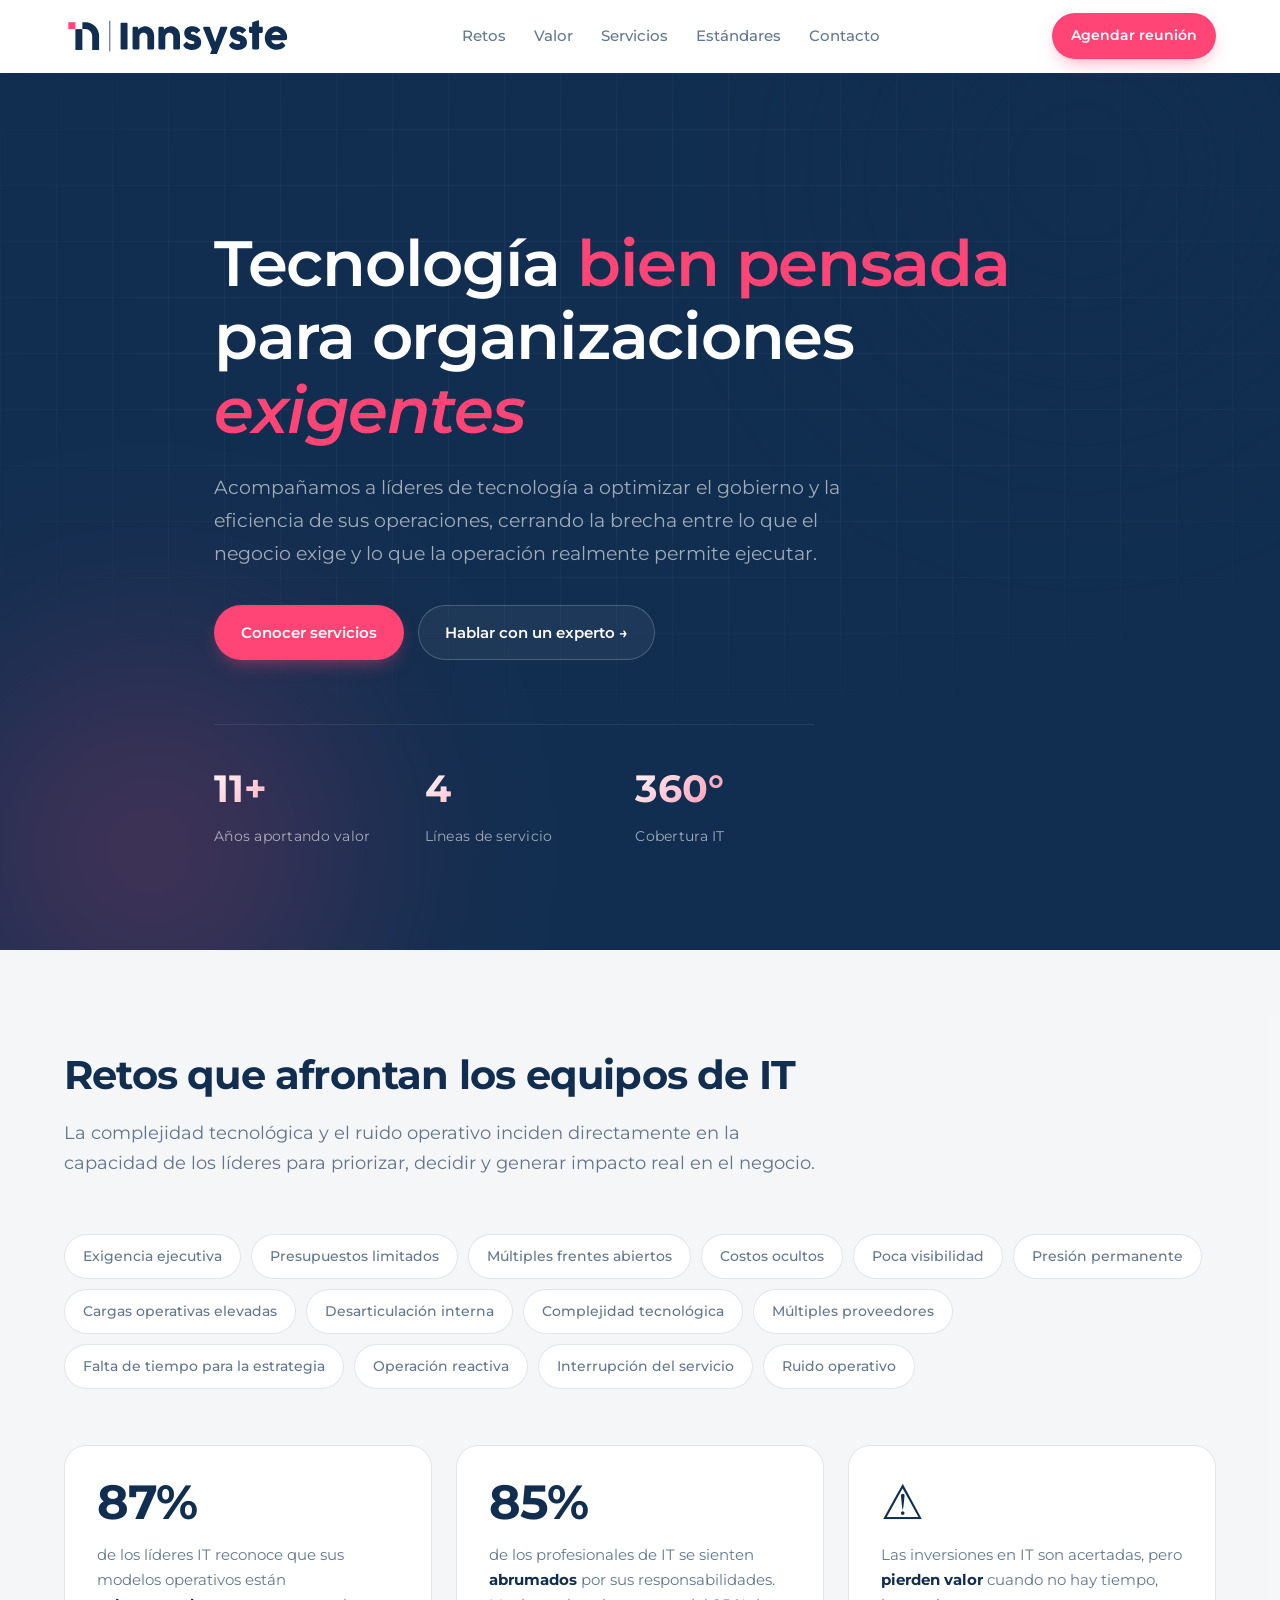
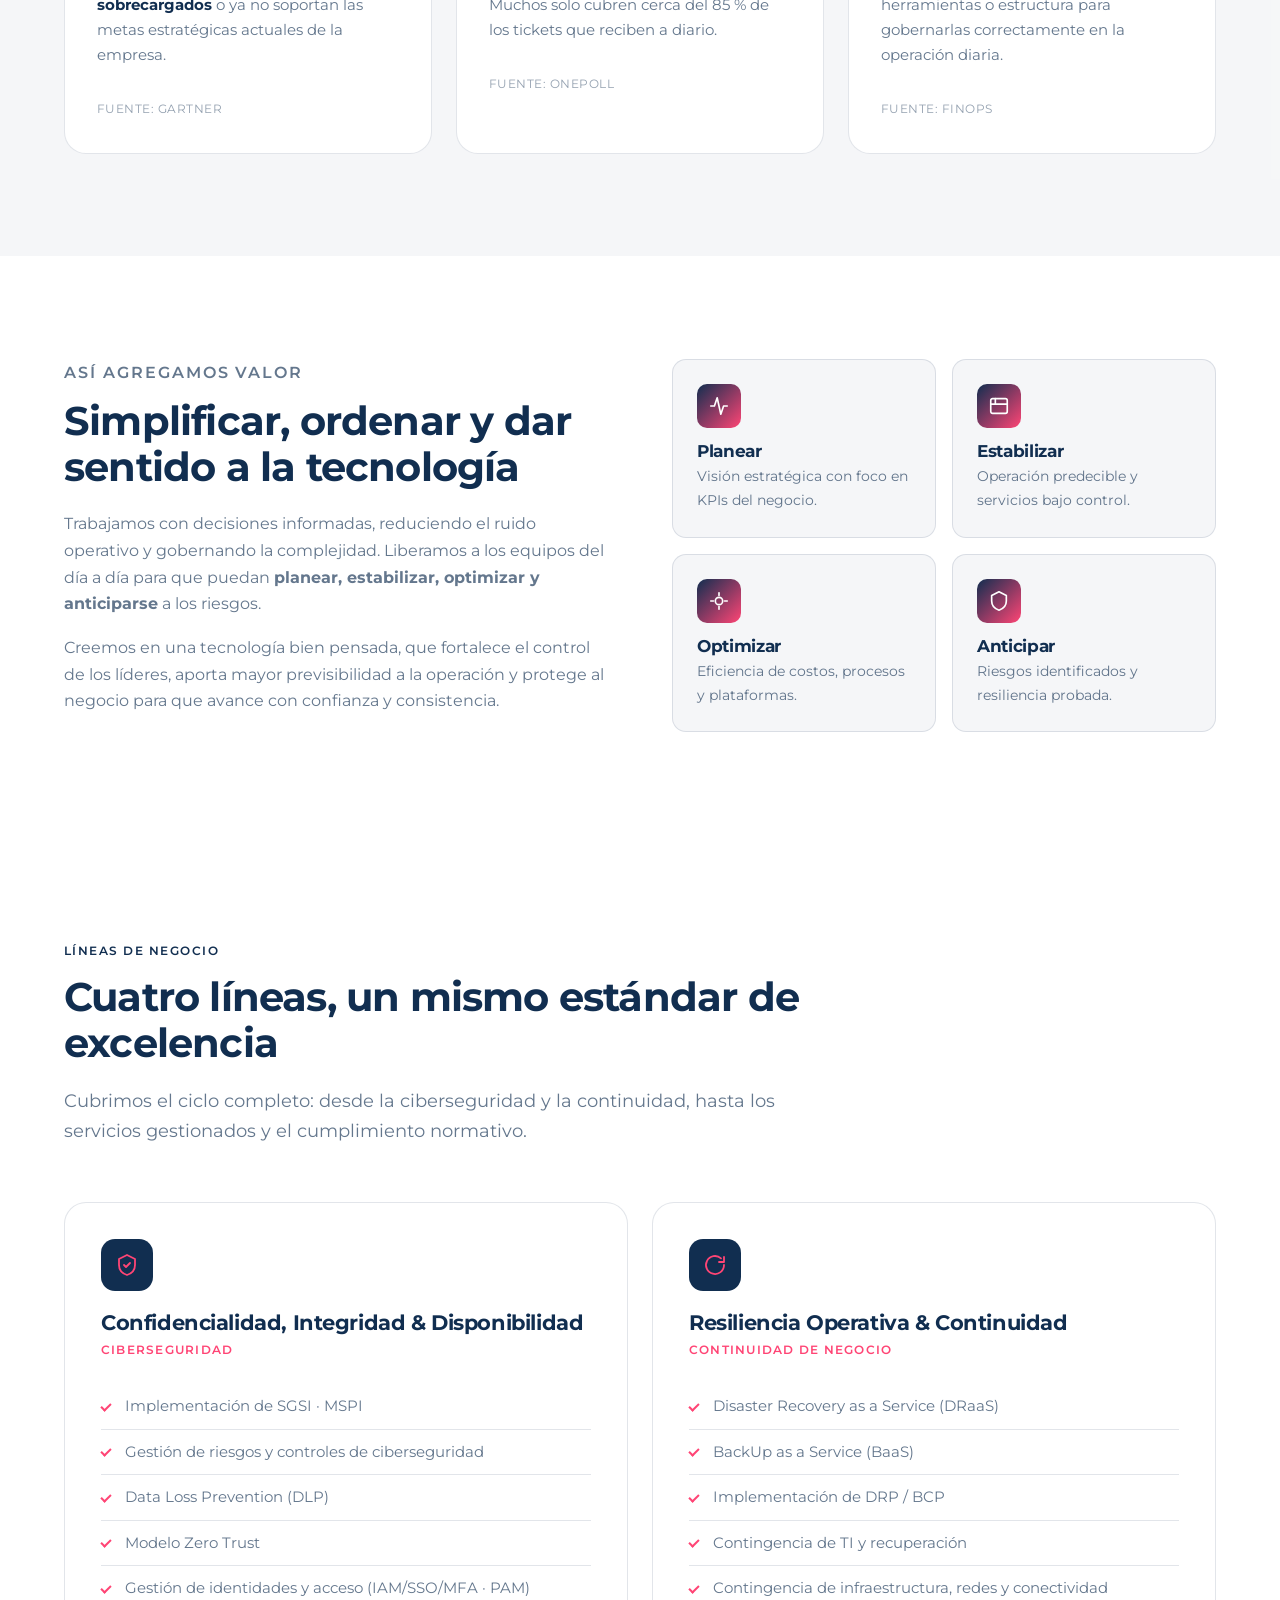
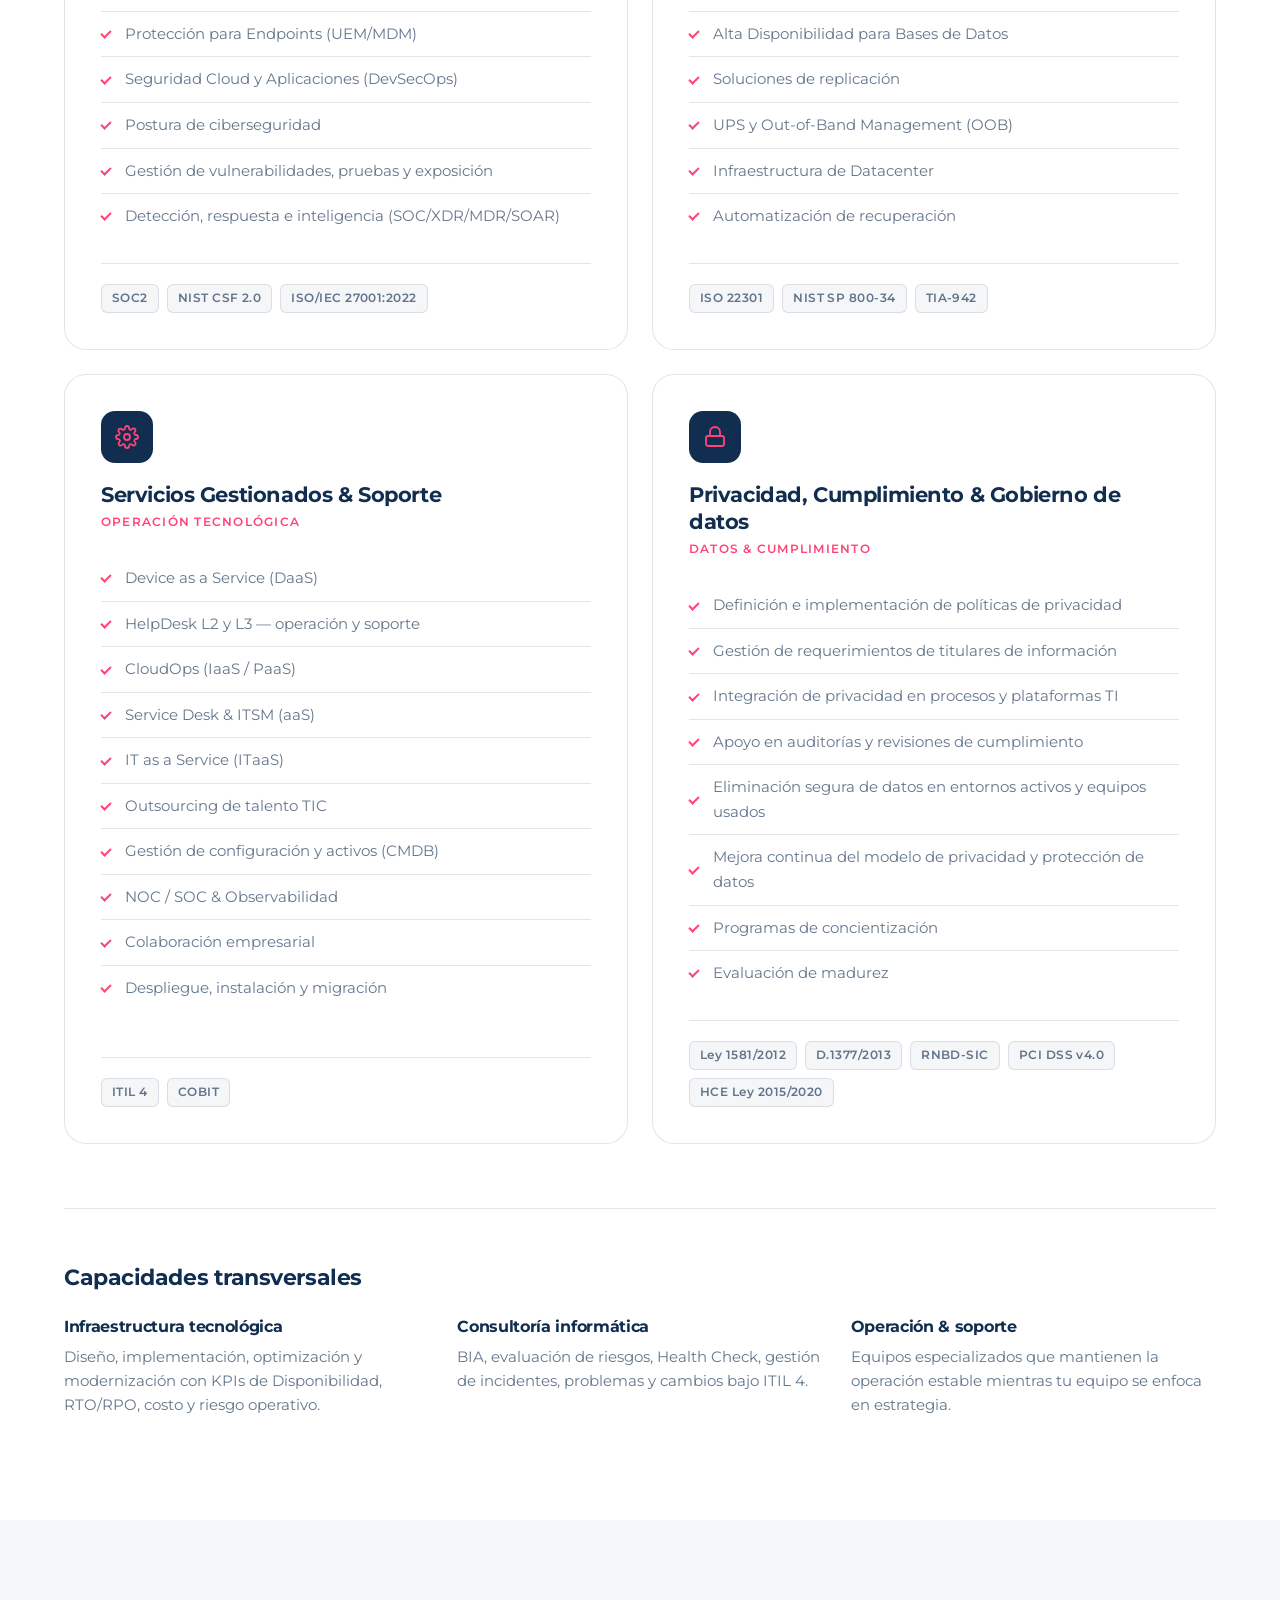
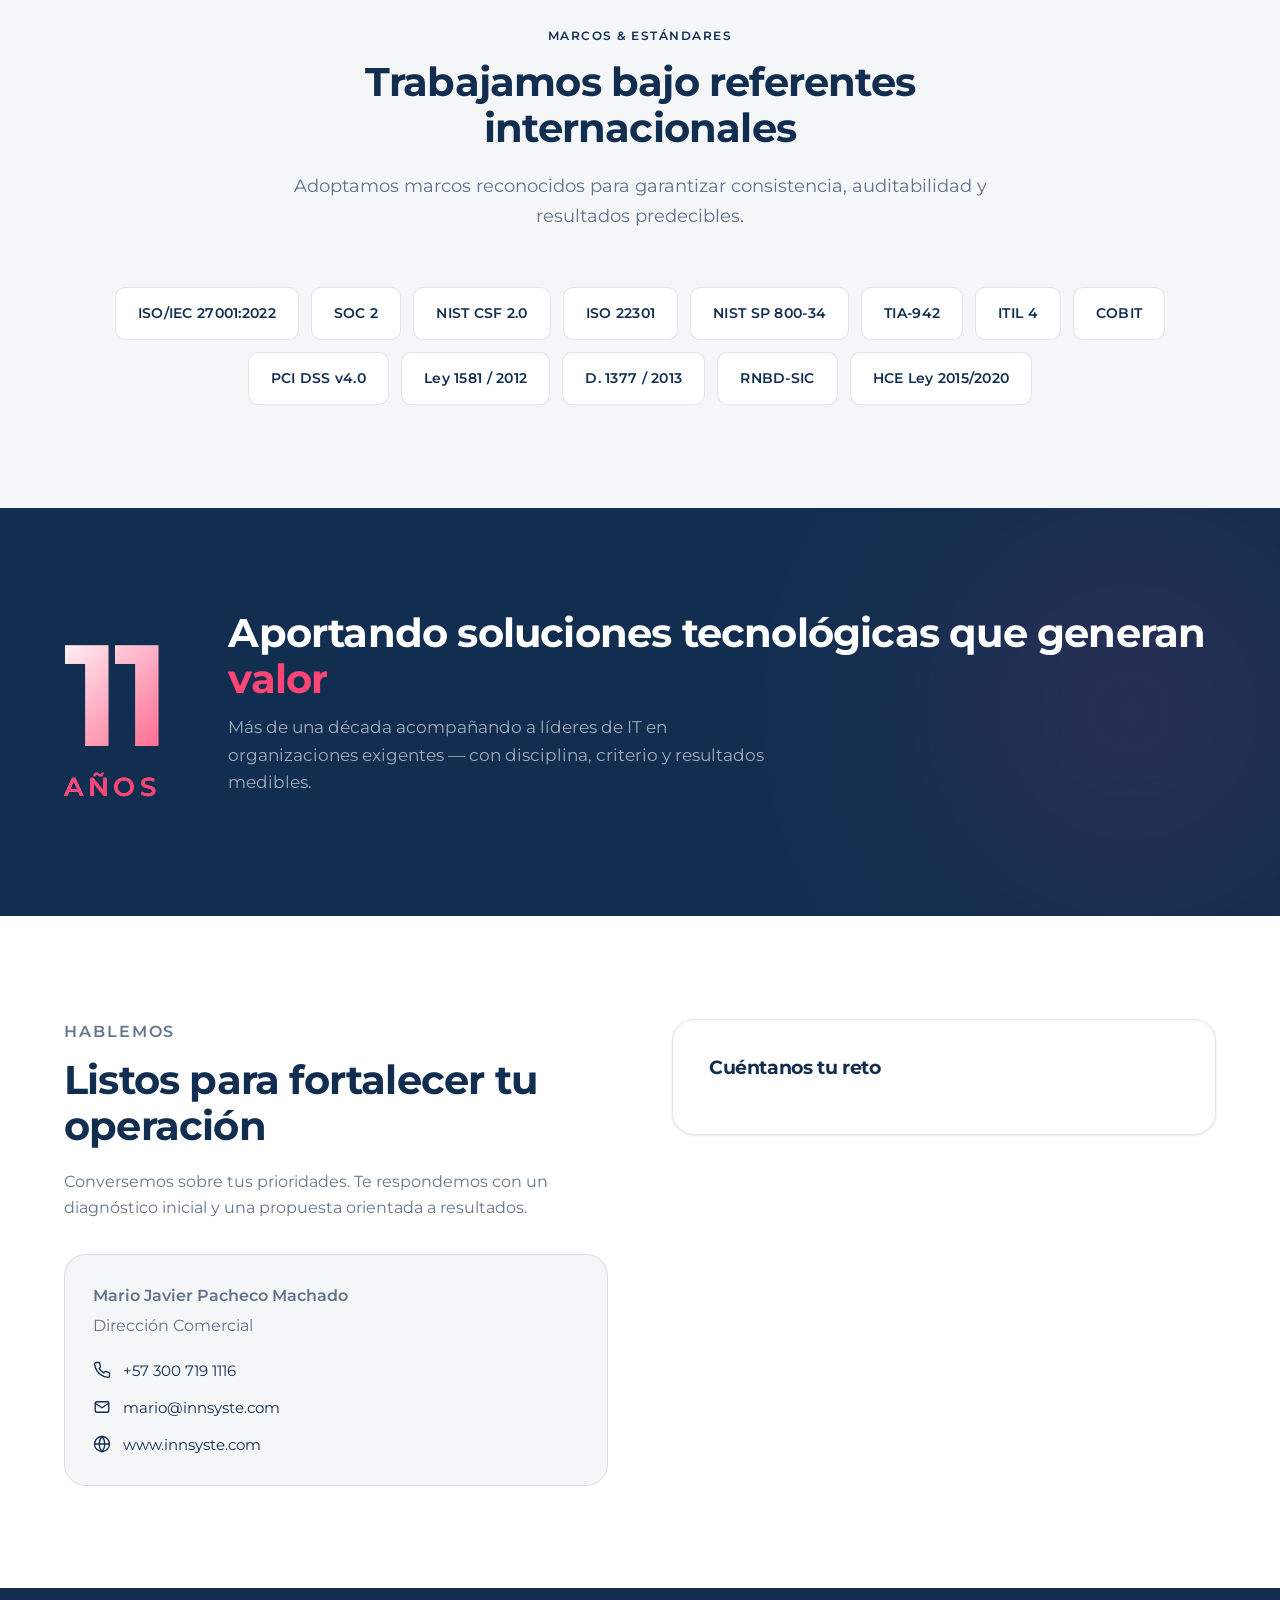
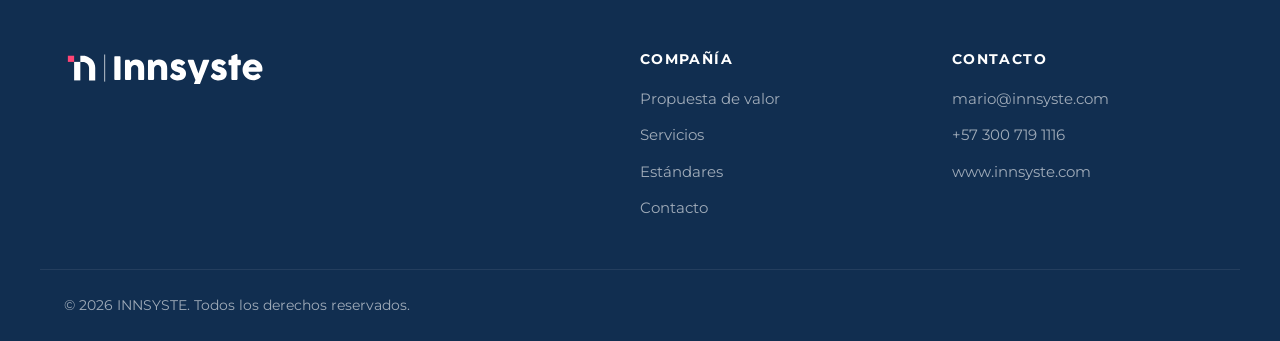
==== index.html @ 5c660caf "fix: eliminar eyebrow del hero Co-Authored-By: Claude Sonnet 4.6 <noreply@anthropic.com>" ====
<!DOCTYPE html>
<html lang="es">
<head>
  <meta charset="UTF-8" />
  <meta name="viewport" content="width=device-width, initial-scale=1.0" />
  <meta name="description" content="INNSYSTE — Tecnología bien pensada para organizaciones exigentes. Soluciones y respaldo para líderes de IT: ciberseguridad, continuidad, servicios gestionados y privacidad." />
  <meta name="theme-color" content="#112e50" />
  <link rel="icon" type="image/png" sizes="32x32" href="assets/favicon.png" />
  <link rel="icon" type="image/svg+xml" href="assets/favicon.svg" />
  <title>INNSYSTE — Tecnología bien pensada para organizaciones exigentes</title>
  <link rel="preconnect" href="https://fonts.googleapis.com" />
  <link rel="preconnect" href="https://fonts.gstatic.com" crossorigin />
  <link href="https://fonts.googleapis.com/css2?family=Montserrat:wght@400;500;600;700;900&display=swap" rel="stylesheet" />
  <link rel="stylesheet" href="styles.css" />
  <script src="https://js.hsforms.net/forms/embed/7694768.js" defer></script>
</head>
<body>
  <a href="#main" class="skip-link">Saltar al contenido</a>

  <header class="site-header" id="siteHeader">
    <div class="container nav-wrap">
      <a href="#top" class="brand" aria-label="Innsyste — Inicio">
        <img src="assets/logo.svg" alt="Innsyste" class="brand-logo" width="160" height="40" />
      </a>

      <nav class="nav" aria-label="Principal">
        <ul class="nav-list" id="navList">
          <li><a href="#retos">Retos</a></li>
          <li><a href="#valor">Valor</a></li>
          <li><a href="#servicios">Servicios</a></li>
          <li><a href="#estandares">Estándares</a></li>
          <li><a href="#contacto">Contacto</a></li>
        </ul>
      </nav>

      <a href="https://outlook.office.com/book/ComercialINNSYSTE@innsyste.com/s/Wo3P_wGOIUyr8xiB90dKmg2?ismsaljsauthenabled" target="_blank" rel="noopener noreferrer" class="btn btn-primary btn-sm nav-cta">Agendar reunión</a>

      <button class="nav-toggle" id="navToggle" aria-label="Abrir menú" aria-expanded="false" aria-controls="navList">
        <span></span><span></span><span></span>
      </button>
    </div>
  </header>

  <main id="main">

    <!-- HERO -->
    <section class="hero" id="top">
      <div class="hero-bg" aria-hidden="true">
        <div class="grid-overlay"></div>
        <div class="glow glow-1"></div>
        <div class="glow glow-2"></div>
      </div>
      <div class="container hero-inner">
        <h1 class="hero-title">
          Tecnología <span class="text-accent">bien pensada</span><br />
          para organizaciones <em>exigentes</em>
        </h1>
        <p class="hero-lead">
          Acompañamos a líderes de tecnología a optimizar el gobierno y la eficiencia de sus operaciones,
          cerrando la brecha entre lo que el negocio exige y lo que la operación realmente permite ejecutar.
        </p>
        <div class="hero-actions">
          <a href="#servicios" class="btn btn-primary">Conocer servicios</a>
          <a href="https://wa.me/573007191116" target="_blank" rel="noopener noreferrer" class="btn btn-ghost">Hablar con un experto →</a>
        </div>

        <dl class="hero-stats">
          <div>
            <dt>11+</dt>
            <dd>Años aportando valor</dd>
          </div>
          <div>
            <dt>4</dt>
            <dd>Líneas de servicio</dd>
          </div>
          <div>
            <dt>360°</dt>
            <dd>Cobertura IT</dd>
          </div>
        </dl>
      </div>
    </section>

    <!-- RETOS -->
    <section class="section section-retos" id="retos">
      <div class="container">
        <header class="section-head">
          <h2>Retos que afrontan los equipos de IT</h2>
          <p class="section-lead">
            La complejidad tecnológica y el ruido operativo inciden directamente
            en la capacidad de los líderes para priorizar, decidir y generar
            impacto real en el negocio.
          </p>
        </header>

        <ul class="chips" aria-label="Desafíos comunes">
          <li>Exigencia ejecutiva</li>
          <li>Presupuestos limitados</li>
          <li>Múltiples frentes abiertos</li>
          <li>Costos ocultos</li>
          <li>Poca visibilidad</li>
          <li>Presión permanente</li>
          <li>Cargas operativas elevadas</li>
          <li>Desarticulación interna</li>
          <li>Complejidad tecnológica</li>
          <li>Múltiples proveedores</li>
          <li>Falta de tiempo para la estrategia</li>
          <li>Operación reactiva</li>
          <li>Interrupción del servicio</li>
          <li>Ruido operativo</li>
        </ul>

        <div class="insights">
          <article class="insight">
            <div class="insight-num">87%</div>
            <p class="insight-text">
              de los líderes IT reconoce que sus modelos operativos están
              <strong>sobrecargados</strong> o ya no soportan las metas estratégicas
              actuales de la empresa.
            </p>
            <span class="insight-source">Fuente: Gartner</span>
          </article>

          <article class="insight">
            <div class="insight-num">85%</div>
            <p class="insight-text">
              de los profesionales de IT se sienten <strong>abrumados</strong> por
              sus responsabilidades. Muchos solo cubren cerca del 85 % de los
              tickets que reciben a diario.
            </p>
            <span class="insight-source">Fuente: OnePoll</span>
          </article>

          <article class="insight">
            <div class="insight-num">⚠</div>
            <p class="insight-text">
              Las inversiones en IT son acertadas, pero <strong>pierden valor</strong>
              cuando no hay tiempo, herramientas o estructura para gobernarlas
              correctamente en la operación diaria.
            </p>
            <span class="insight-source">Fuente: FinOps</span>
          </article>
        </div>
      </div>
    </section>

    <!-- VALOR -->
    <section class="section section-valor" id="valor">
      <div class="container valor-grid">
        <div class="valor-text">
          <p class="kicker">Así agregamos valor</p>
          <h2>Simplificar, ordenar y dar sentido a la tecnología</h2>
          <p>
            Trabajamos con decisiones informadas, reduciendo el ruido operativo
            y gobernando la complejidad. Liberamos a los equipos del día a día
            para que puedan <strong>planear, estabilizar, optimizar y anticiparse</strong>
            a los riesgos.
          </p>
          <p>
            Creemos en una tecnología bien pensada, que fortalece el control de
            los líderes, aporta mayor previsibilidad a la operación y protege al
            negocio para que avance con confianza y consistencia.
          </p>
        </div>

        <ul class="valor-pillars">
          <li>
            <span class="pillar-icon" aria-hidden="true">
              <svg viewBox="0 0 24 24" width="22" height="22" fill="none" stroke="currentColor" stroke-width="1.8" stroke-linecap="round" stroke-linejoin="round"><path d="M3 12h4l3-9 4 18 3-9h4"/></svg>
            </span>
            <h3>Planear</h3>
            <p>Visión estratégica con foco en KPIs del negocio.</p>
          </li>
          <li>
            <span class="pillar-icon" aria-hidden="true">
              <svg viewBox="0 0 24 24" width="22" height="22" fill="none" stroke="currentColor" stroke-width="1.8" stroke-linecap="round" stroke-linejoin="round"><rect x="3" y="4" width="18" height="16" rx="2"/><path d="M3 10h18"/><path d="M8 4v6"/></svg>
            </span>
            <h3>Estabilizar</h3>
            <p>Operación predecible y servicios bajo control.</p>
          </li>
          <li>
            <span class="pillar-icon" aria-hidden="true">
              <svg viewBox="0 0 24 24" width="22" height="22" fill="none" stroke="currentColor" stroke-width="1.8" stroke-linecap="round" stroke-linejoin="round"><path d="M12 3v3"/><path d="M12 18v3"/><path d="M3 12h3"/><path d="M18 12h3"/><circle cx="12" cy="12" r="4"/></svg>
            </span>
            <h3>Optimizar</h3>
            <p>Eficiencia de costos, procesos y plataformas.</p>
          </li>
          <li>
            <span class="pillar-icon" aria-hidden="true">
              <svg viewBox="0 0 24 24" width="22" height="22" fill="none" stroke="currentColor" stroke-width="1.8" stroke-linecap="round" stroke-linejoin="round"><path d="M12 2 4 6v6c0 5 3.5 8.5 8 10 4.5-1.5 8-5 8-10V6l-8-4Z"/></svg>
            </span>
            <h3>Anticipar</h3>
            <p>Riesgos identificados y resiliencia probada.</p>
          </li>
        </ul>
      </div>
    </section>

    <!-- SERVICIOS -->
    <section class="section section-servicios" id="servicios">
      <div class="container">
        <header class="section-head">
          <p class="kicker">Líneas de negocio</p>
          <h2>Cuatro líneas, un mismo estándar de excelencia</h2>
          <p class="section-lead">
            Cubrimos el ciclo completo: desde la ciberseguridad y la continuidad,
            hasta los servicios gestionados y el cumplimiento normativo.
          </p>
        </header>

        <div class="services-grid">

          <article class="service">
            <header>
              <span class="service-icon" aria-hidden="true">
                <svg viewBox="0 0 24 24" width="24" height="24" fill="none" stroke="currentColor" stroke-width="1.8" stroke-linecap="round" stroke-linejoin="round"><path d="M12 2 4 6v6c0 5 3.5 8.5 8 10 4.5-1.5 8-5 8-10V6l-8-4Z"/><path d="m9 12 2 2 4-4"/></svg>
              </span>
              <h3>Confidencialidad, Integridad & Disponibilidad</h3>
              <p class="service-tag">Ciberseguridad</p>
            </header>
            <ul>
              <li>Implementación de SGSI · MSPI</li>
              <li>Gestión de riesgos y controles de ciberseguridad</li>
              <li>Data Loss Prevention (DLP)</li>
              <li>Modelo Zero Trust</li>
              <li>Gestión de identidades y acceso (IAM/SSO/MFA · PAM)</li>
              <li>Protección para Endpoints (UEM/MDM)</li>
              <li>Seguridad Cloud y Aplicaciones (DevSecOps)</li>
              <li>Postura de ciberseguridad</li>
              <li>Gestión de vulnerabilidades, pruebas y exposición</li>
              <li>Detección, respuesta e inteligencia (SOC/XDR/MDR/SOAR)</li>
            </ul>
            <footer class="service-foot">
              <span>SOC2</span><span>NIST CSF 2.0</span><span>ISO/IEC 27001:2022</span>
            </footer>
          </article>

          <article class="service">
            <header>
              <span class="service-icon" aria-hidden="true">
                <svg viewBox="0 0 24 24" width="24" height="24" fill="none" stroke="currentColor" stroke-width="1.8" stroke-linecap="round" stroke-linejoin="round"><path d="M21 12a9 9 0 1 1-3-6.7"/><path d="M21 4v5h-5"/></svg>
              </span>
              <h3>Resiliencia Operativa & Continuidad</h3>
              <p class="service-tag">Continuidad de negocio</p>
            </header>
            <ul>
              <li>Disaster Recovery as a Service (DRaaS)</li>
              <li>BackUp as a Service (BaaS)</li>
              <li>Implementación de DRP / BCP</li>
              <li>Contingencia de TI y recuperación</li>
              <li>Contingencia de infraestructura, redes y conectividad</li>
              <li>Alta Disponibilidad para Bases de Datos</li>
              <li>Soluciones de replicación</li>
              <li>UPS y Out-of-Band Management (OOB)</li>
              <li>Infraestructura de Datacenter</li>
              <li>Automatización de recuperación</li>
            </ul>
            <footer class="service-foot">
              <span>ISO 22301</span><span>NIST SP 800-34</span><span>TIA-942</span>
            </footer>
          </article>

          <article class="service">
            <header>
              <span class="service-icon" aria-hidden="true">
                <svg viewBox="0 0 24 24" width="24" height="24" fill="none" stroke="currentColor" stroke-width="1.8" stroke-linecap="round" stroke-linejoin="round"><circle cx="12" cy="12" r="3"/><path d="M19.4 15a1.7 1.7 0 0 0 .3 1.8l.1.1a2 2 0 1 1-2.8 2.8l-.1-.1a1.7 1.7 0 0 0-1.8-.3 1.7 1.7 0 0 0-1 1.5V21a2 2 0 1 1-4 0v-.1a1.7 1.7 0 0 0-1-1.5 1.7 1.7 0 0 0-1.8.3l-.1.1a2 2 0 1 1-2.8-2.8l.1-.1a1.7 1.7 0 0 0 .3-1.8 1.7 1.7 0 0 0-1.5-1H3a2 2 0 1 1 0-4h.1a1.7 1.7 0 0 0 1.5-1 1.7 1.7 0 0 0-.3-1.8l-.1-.1a2 2 0 1 1 2.8-2.8l.1.1a1.7 1.7 0 0 0 1.8.3h.1a1.7 1.7 0 0 0 1-1.5V3a2 2 0 1 1 4 0v.1a1.7 1.7 0 0 0 1 1.5 1.7 1.7 0 0 0 1.8-.3l.1-.1a2 2 0 1 1 2.8 2.8l-.1.1a1.7 1.7 0 0 0-.3 1.8v.1a1.7 1.7 0 0 0 1.5 1H21a2 2 0 1 1 0 4h-.1a1.7 1.7 0 0 0-1.5 1Z"/></svg>
              </span>
              <h3>Servicios Gestionados & Soporte</h3>
              <p class="service-tag">Operación tecnológica</p>
            </header>
            <ul>
              <li>Device as a Service (DaaS)</li>
              <li>HelpDesk L2 y L3 — operación y soporte</li>
              <li>CloudOps (IaaS / PaaS)</li>
              <li>Service Desk & ITSM (aaS)</li>
              <li>IT as a Service (ITaaS)</li>
              <li>Outsourcing de talento TIC</li>
              <li>Gestión de configuración y activos (CMDB)</li>
              <li>NOC / SOC & Observabilidad</li>
              <li>Colaboración empresarial</li>
              <li>Despliegue, instalación y migración</li>
            </ul>
            <footer class="service-foot">
              <span>ITIL 4</span><span>COBIT</span>
            </footer>
          </article>

          <article class="service">
            <header>
              <span class="service-icon" aria-hidden="true">
                <svg viewBox="0 0 24 24" width="24" height="24" fill="none" stroke="currentColor" stroke-width="1.8" stroke-linecap="round" stroke-linejoin="round"><rect x="3" y="11" width="18" height="10" rx="2"/><path d="M7 11V7a5 5 0 1 1 10 0v4"/></svg>
              </span>
              <h3>Privacidad, Cumplimiento & Gobierno de datos</h3>
              <p class="service-tag">Datos & cumplimiento</p>
            </header>
            <ul>
              <li>Definición e implementación de políticas de privacidad</li>
              <li>Gestión de requerimientos de titulares de información</li>
              <li>Integración de privacidad en procesos y plataformas TI</li>
              <li>Apoyo en auditorías y revisiones de cumplimiento</li>
              <li>Eliminación segura de datos en entornos activos y equipos usados</li>
              <li>Mejora continua del modelo de privacidad y protección de datos</li>
              <li>Programas de concientización</li>
              <li>Evaluación de madurez</li>
            </ul>
            <footer class="service-foot">
              <span>Ley 1581/2012</span><span>D.1377/2013</span><span>RNBD-SIC</span><span>PCI DSS v4.0</span><span>HCE Ley 2015/2020</span>
            </footer>
          </article>

        </div>

        <div class="services-extra">
          <h3>Capacidades transversales</h3>
          <div class="extra-grid">
            <div>
              <h4>Infraestructura tecnológica</h4>
              <p>Diseño, implementación, optimización y modernización con KPIs de Disponibilidad, RTO/RPO, costo y riesgo operativo.</p>
            </div>
            <div>
              <h4>Consultoría informática</h4>
              <p>BIA, evaluación de riesgos, Health Check, gestión de incidentes, problemas y cambios bajo ITIL 4.</p>
            </div>
            <div>
              <h4>Operación & soporte</h4>
              <p>Equipos especializados que mantienen la operación estable mientras tu equipo se enfoca en estrategia.</p>
            </div>
          </div>
        </div>
      </div>
    </section>

    <!-- ESTÁNDARES -->
    <section class="section section-estandares" id="estandares">
      <div class="container">
        <header class="section-head section-head-center">
          <p class="kicker">Marcos & estándares</p>
          <h2>Trabajamos bajo referentes internacionales</h2>
          <p class="section-lead">
            Adoptamos marcos reconocidos para garantizar consistencia,
            auditabilidad y resultados predecibles.
          </p>
        </header>

        <ul class="standards">
          <li><span>ISO/IEC 27001:2022</span></li>
          <li><span>SOC 2</span></li>
          <li><span>NIST CSF 2.0</span></li>
          <li><span>ISO 22301</span></li>
          <li><span>NIST SP 800-34</span></li>
          <li><span>TIA-942</span></li>
          <li><span>ITIL 4</span></li>
          <li><span>COBIT</span></li>
          <li><span>PCI DSS v4.0</span></li>
          <li><span>Ley 1581 / 2012</span></li>
          <li><span>D. 1377 / 2013</span></li>
          <li><span>RNBD-SIC</span></li>
          <li><span>HCE Ley 2015/2020</span></li>
        </ul>
      </div>
    </section>

    <!-- EXPERIENCIA -->
    <section class="section section-experiencia">
      <div class="container experiencia">
        <div class="exp-num">11<span>años</span></div>
        <div class="exp-text">
          <h2>Aportando soluciones tecnológicas que generan <span class="text-accent">valor</span></h2>
          <p>
            Más de una década acompañando a líderes de IT en organizaciones
            exigentes — con disciplina, criterio y resultados medibles.
          </p>
        </div>
      </div>
    </section>

    <!-- CONTACTO -->
    <section class="section section-contacto" id="contacto">
      <div class="container contacto-grid">
        <div class="contacto-text">
          <p class="kicker">Hablemos</p>
          <h2>Listos para fortalecer tu operación</h2>
          <p>
            Conversemos sobre tus prioridades. Te respondemos con un diagnóstico
            inicial y una propuesta orientada a resultados.
          </p>

          <div class="contact-card">
            <p class="contact-name">Mario Javier Pacheco Machado</p>
            <p class="contact-role">Dirección Comercial</p>
            <ul class="contact-list">
              <li>
                <svg viewBox="0 0 24 24" width="18" height="18" fill="none" stroke="currentColor" stroke-width="1.8" stroke-linecap="round" stroke-linejoin="round" aria-hidden="true"><path d="M22 16.92v3a2 2 0 0 1-2.18 2 19.79 19.79 0 0 1-8.63-3.07 19.5 19.5 0 0 1-6-6A19.79 19.79 0 0 1 2.12 4.18 2 2 0 0 1 4.11 2h3a2 2 0 0 1 2 1.72c.13.96.37 1.9.72 2.81a2 2 0 0 1-.45 2.11L8.09 9.91a16 16 0 0 0 6 6l1.27-1.27a2 2 0 0 1 2.11-.45c.91.35 1.85.59 2.81.72a2 2 0 0 1 1.72 2Z"/></svg>
                <a href="tel:+573007191116">+57 300 719 1116</a>
              </li>
              <li>
                <svg viewBox="0 0 24 24" width="18" height="18" fill="none" stroke="currentColor" stroke-width="1.8" stroke-linecap="round" stroke-linejoin="round" aria-hidden="true"><rect x="3" y="5" width="18" height="14" rx="2"/><path d="m3 7 9 6 9-6"/></svg>
                <a href="mailto:mario@innsyste.com">mario@innsyste.com</a>
              </li>
              <li>
                <svg viewBox="0 0 24 24" width="18" height="18" fill="none" stroke="currentColor" stroke-width="1.8" stroke-linecap="round" stroke-linejoin="round" aria-hidden="true"><circle cx="12" cy="12" r="10"/><path d="M2 12h20"/><path d="M12 2a15 15 0 0 1 0 20"/><path d="M12 2a15 15 0 0 0 0 20"/></svg>
                <a href="https://www.innsyste.com" target="_blank" rel="noopener">www.innsyste.com</a>
              </li>
            </ul>
          </div>
        </div>

        <div class="contact-form">
          <h3>Cuéntanos tu reto</h3>
          <div class="hs-form-frame" data-region="na1" data-form-id="1f3055b6-3fc6-4a96-9403-5a308a0a2181" data-portal-id="7694768"></div>
        </div>
      </div>
    </section>

  </main>

  <footer class="site-footer">
    <div class="container footer-grid">
      <div>
        <a href="#top" class="brand brand-light" aria-label="Innsyste — Inicio">
          <img src="assets/logo-light.svg" alt="Innsyste" class="brand-logo" width="150" height="38" />
        </a>
      </div>

      <nav aria-label="Pie de página">
        <h4>Compañía</h4>
        <ul>
          <li><a href="#valor">Propuesta de valor</a></li>
          <li><a href="#servicios">Servicios</a></li>
          <li><a href="#estandares">Estándares</a></li>
          <li><a href="#contacto">Contacto</a></li>
        </ul>
      </nav>

      <div>
        <h4>Contacto</h4>
        <ul class="footer-contact">
          <li><a href="mailto:mario@innsyste.com">mario@innsyste.com</a></li>
          <li><a href="tel:+573007191116">+57 300 719 1116</a></li>
          <li><a href="https://www.innsyste.com" target="_blank" rel="noopener">www.innsyste.com</a></li>
        </ul>
      </div>
    </div>

    <div class="container footer-bottom">
      <p>© <span id="year"></span> INNSYSTE. Todos los derechos reservados.</p>
    </div>
  </footer>

  <script src="script.js" defer></script>
</body>
</html>
---- styles.css ----
/* =========================================================
   INNSYSTE — Sitio corporativo
   Paleta oficial: blanco #ffffff · navy #112e50 · rosa #ff4575
   ========================================================= */

:root {
  /* Colores */
  --bg: #ffffff;
  --bg-alt: rgba(17, 46, 80, 0.04);
  --bg-dark: #112e50;
  --bg-dark-2: #112e50;
  --surface: #ffffff;
  --border: rgba(17, 46, 80, 0.12);
  --border-dark: rgba(255, 255, 255, 0.08);

  --text: #112e50;
  --text-soft: rgba(17, 46, 80, 0.65);
  --text-mute: rgba(17, 46, 80, 0.45);
  --text-on-dark: rgba(255, 255, 255, 0.9);
  --text-on-dark-soft: rgba(255, 255, 255, 0.6);

  --primary: #112e50;
  --primary-600: #112e50;
  --primary-700: #112e50;
  --accent: #ff4575;
  --accent-2: #ff4575;

  /* Tipografía */
  --font-sans: 'Montserrat', system-ui, -apple-system, 'Segoe UI', Roboto, sans-serif;
  --font-display: 'Montserrat', var(--font-sans);

  /* Layout */
  --container: 1200px;
  --radius: 14px;
  --radius-lg: 22px;
  --shadow-sm: 0 1px 2px rgba(17, 46, 80, 0.06), 0 1px 3px rgba(17, 46, 80, 0.04);
  --shadow: 0 10px 30px -10px rgba(17, 46, 80, 0.15), 0 4px 12px -4px rgba(17, 46, 80, 0.08);
  --shadow-lg: 0 25px 50px -12px rgba(17, 46, 80, 0.25);

  --transition: 200ms cubic-bezier(.4, 0, .2, 1);
}

/* ---------- Reset & base ---------- */
*, *::before, *::after { box-sizing: border-box; }

html { scroll-behavior: smooth; }

body {
  margin: 0;
  font-family: var(--font-sans);
  font-size: 16px;
  line-height: 1.65;
  color: var(--text);
  background: var(--bg);
  -webkit-font-smoothing: antialiased;
  -moz-osx-font-smoothing: grayscale;
  text-rendering: optimizeLegibility;
}

img, svg { display: block; max-width: 100%; }

a { color: inherit; text-decoration: none; }

h1, h2, h3, h4 {
  font-family: var(--font-display);
  font-weight: 700;
  line-height: 1.15;
  letter-spacing: -0.02em;
  margin: 0 0 .5em;
  color: var(--text);
}

h1 { font-size: clamp(2.25rem, 5vw + 1rem, 4rem); }
h2 { font-size: clamp(1.75rem, 2.5vw + 1rem, 2.5rem); }
h3 { font-size: 1.25rem; }
h4 { font-size: 1rem; }

p { margin: 0 0 1em; }

ul { margin: 0; padding: 0; list-style: none; }

em { font-style: italic; color: var(--accent); }

.text-accent {
  background: linear-gradient(135deg, var(--accent) 0%, var(--accent-2) 100%);
  -webkit-background-clip: text;
  background-clip: text;
  color: transparent;
}

/* ---------- Layout helpers ---------- */
.container {
  width: 100%;
  max-width: var(--container);
  margin: 0 auto;
  padding: 0 24px;
}

.skip-link {
  position: absolute;
  left: -9999px;
  top: 0;
  background: var(--bg-dark);
  color: white;
  padding: 12px 20px;
  z-index: 999;
}
.skip-link:focus { left: 8px; top: 8px; }

/* ---------- Botones ---------- */
.btn {
  display: inline-flex;
  align-items: center;
  justify-content: center;
  gap: 8px;
  padding: 14px 26px;
  font-family: var(--font-sans);
  font-size: 0.95rem;
  font-weight: 600;
  border-radius: 999px;
  border: 1px solid transparent;
  cursor: pointer;
  transition: transform var(--transition), background var(--transition), color var(--transition), box-shadow var(--transition), border-color var(--transition);
  white-space: nowrap;
}

.btn-sm { padding: 10px 18px; font-size: 0.875rem; }
.btn-block { width: 100%; }

.btn-primary {
  background: linear-gradient(135deg, var(--accent) 0%, var(--accent-2) 100%);
  color: white;
  box-shadow: 0 8px 20px -8px rgba(255, 69, 117, 0.6);
}
.btn-primary:hover {
  transform: translateY(-1px);
  box-shadow: 0 12px 28px -8px rgba(255, 69, 117, 0.7);
}

.btn-ghost {
  background: transparent;
  color: var(--text);
  border-color: var(--border);
}
.btn-ghost:hover {
  border-color: var(--text);
  background: var(--bg-alt);
}

/* ---------- Header ---------- */
.site-header {
  position: sticky;
  top: 0;
  z-index: 50;
  background: rgba(255, 255, 255, 0.85);
  backdrop-filter: saturate(180%) blur(12px);
  -webkit-backdrop-filter: saturate(180%) blur(12px);
  border-bottom: 1px solid transparent;
  transition: border-color var(--transition), background var(--transition);
}
.site-header.is-scrolled {
  border-bottom-color: var(--border);
  background: rgba(255, 255, 255, 0.95);
}

.nav-wrap {
  display: flex;
  align-items: center;
  justify-content: space-between;
  gap: 24px;
  height: 72px;
}

.brand {
  display: inline-flex;
  align-items: center;
  gap: 10px;
  color: var(--text);
  flex-shrink: 0;
}
.brand-logo {
  display: block;
  height: 36px;
  width: auto;
  max-width: 100%;
}
/* Footer (fondo oscuro) */
.brand-light .brand-logo { height: 32px; }

.nav { flex: 1; }
.nav-list {
  display: flex;
  gap: 28px;
  justify-content: center;
}
.nav-list a {
  font-size: 0.92rem;
  font-weight: 500;
  color: var(--text-soft);
  position: relative;
  padding: 8px 0;
  transition: color var(--transition);
}
.nav-list a:hover { color: var(--text); }
.nav-list a::after {
  content: '';
  position: absolute;
  left: 0; right: 0; bottom: 0;
  height: 2px;
  background: var(--accent);
  transform: scaleX(0);
  transform-origin: left;
  transition: transform var(--transition);
}
.nav-list a:hover::after { transform: scaleX(1); }

.nav-toggle {
  display: none;
  flex-direction: column;
  gap: 5px;
  background: transparent;
  border: 0;
  padding: 8px;
  cursor: pointer;
}
.nav-toggle span {
  display: block;
  width: 22px;
  height: 2px;
  background: var(--text);
  border-radius: 2px;
  transition: transform var(--transition), opacity var(--transition);
}
.nav-toggle[aria-expanded="true"] span:nth-child(1) { transform: translateY(7px) rotate(45deg); }
.nav-toggle[aria-expanded="true"] span:nth-child(2) { opacity: 0; }
.nav-toggle[aria-expanded="true"] span:nth-child(3) { transform: translateY(-7px) rotate(-45deg); }

/* ---------- Hero ---------- */
.hero {
  position: relative;
  overflow: hidden;
  background: linear-gradient(180deg, var(--bg-dark) 0%, var(--bg-dark-2) 100%);
  color: var(--text-on-dark);
  padding: clamp(80px, 12vw, 160px) 0 clamp(60px, 8vw, 120px);
}

.hero-bg {
  position: absolute;
  inset: 0;
  pointer-events: none;
  z-index: 0;
}

.grid-overlay {
  position: absolute;
  inset: 0;
  background-image:
    linear-gradient(rgba(255, 255, 255, 0.04) 1px, transparent 1px),
    linear-gradient(90deg, rgba(255, 255, 255, 0.04) 1px, transparent 1px);
  background-size: 56px 56px;
  mask-image: radial-gradient(ellipse 100% 70% at 50% 30%, black 30%, transparent 70%);
  -webkit-mask-image: radial-gradient(ellipse 100% 70% at 50% 30%, black 30%, transparent 70%);
}

.glow {
  position: absolute;
  width: 600px; height: 600px;
  border-radius: 50%;
  filter: blur(100px);
  opacity: 0.4;
}
.glow-1 {
  background: radial-gradient(circle, var(--primary) 0%, transparent 70%);
  top: -200px; right: -100px;
}
.glow-2 {
  background: radial-gradient(circle, var(--accent) 0%, transparent 70%);
  bottom: -200px; left: -150px;
  opacity: 0.3;
}

.hero-inner { position: relative; z-index: 1; max-width: 900px; }

.eyebrow {
  display: inline-flex;
  align-items: center;
  gap: 10px;
  padding: 8px 16px;
  background: rgba(255, 69, 117, 0.1);
  border: 1px solid rgba(255, 69, 117, 0.25);
  color: var(--accent-2);
  border-radius: 999px;
  font-size: 0.85rem;
  font-weight: 500;
  letter-spacing: 0.02em;
  margin-bottom: 28px;
}
.eyebrow-dot {
  width: 6px; height: 6px;
  border-radius: 50%;
  background: var(--accent-2);
  box-shadow: 0 0 0 4px rgba(255, 69, 117, 0.2);
  animation: pulse 2s ease-in-out infinite;
}
@keyframes pulse {
  0%, 100% { opacity: 1; }
  50% { opacity: 0.5; }
}

.hero-title {
  color: white;
  margin-bottom: 24px;
  font-weight: 600;
}
.hero-title em {
  color: var(--accent-2);
  font-style: italic;
}

.hero-lead {
  font-size: clamp(1rem, 1vw + 0.7rem, 1.2rem);
  color: var(--text-on-dark-soft);
  max-width: 680px;
  margin-bottom: 36px;
  line-height: 1.7;
}

.hero-actions {
  display: flex;
  flex-wrap: wrap;
  gap: 14px;
  margin-bottom: 64px;
}

.hero-actions .btn-ghost {
  color: white;
  border-color: rgba(255, 255, 255, 0.2);
  background: rgba(255, 255, 255, 0.05);
}
.hero-actions .btn-ghost:hover {
  background: rgba(255, 255, 255, 0.1);
  border-color: rgba(255, 255, 255, 0.4);
}

.hero-stats {
  display: grid;
  grid-template-columns: repeat(3, 1fr);
  gap: 32px;
  padding-top: 32px;
  border-top: 1px solid var(--border-dark);
  margin: 0;
  max-width: 600px;
}
.hero-stats > div { margin: 0; }
.hero-stats dt {
  font-family: var(--font-display);
  font-size: clamp(2rem, 3vw, 2.5rem);
  font-weight: 700;
  color: white;
  margin-bottom: 4px;
  background: linear-gradient(135deg, white 0%, var(--accent-2) 100%);
  -webkit-background-clip: text;
  background-clip: text;
  -webkit-text-fill-color: transparent;
}
.hero-stats dd {
  margin: 0;
  font-size: 0.85rem;
  color: var(--text-on-dark-soft);
  letter-spacing: 0.02em;
}

/* ---------- Sections ---------- */
.section {
  padding: clamp(64px, 8vw, 120px) 0;
}
.section-head { max-width: 760px; margin-bottom: 56px; }
.section-head-center { margin-left: auto; margin-right: auto; text-align: center; }

.kicker {
  display: inline-block;
  font-size: 0.78rem;
  font-weight: 600;
  letter-spacing: 0.12em;
  text-transform: uppercase;
  color: var(--primary);
  margin-bottom: 12px;
}

.section-lead {
  font-size: 1.1rem;
  color: var(--text-soft);
  line-height: 1.7;
  margin-top: 12px;
}

/* ---------- Retos ---------- */
.section-retos { background: var(--bg-alt); }

.chips {
  display: flex;
  flex-wrap: wrap;
  gap: 10px;
  margin-bottom: 56px;
}
.chips li {
  padding: 10px 18px;
  background: white;
  border: 1px solid var(--border);
  border-radius: 999px;
  font-size: 0.875rem;
  color: var(--text-soft);
  font-weight: 500;
  transition: transform var(--transition), border-color var(--transition), color var(--transition);
}
.chips li:hover {
  transform: translateY(-2px);
  border-color: var(--primary);
  color: var(--primary);
}

.insights {
  display: grid;
  grid-template-columns: repeat(auto-fit, minmax(280px, 1fr));
  gap: 24px;
}
.insight {
  background: white;
  border: 1px solid var(--border);
  border-radius: var(--radius-lg);
  padding: 32px;
  position: relative;
  overflow: hidden;
  transition: transform var(--transition), box-shadow var(--transition);
}
.insight::before {
  content: '';
  position: absolute;
  inset: 0 0 auto 0;
  height: 3px;
  background: linear-gradient(90deg, var(--primary), var(--accent));
  transform: scaleX(0);
  transform-origin: left;
  transition: transform 400ms ease;
}
.insight:hover {
  transform: translateY(-4px);
  box-shadow: var(--shadow);
}
.insight:hover::before { transform: scaleX(1); }

.insight-num {
  font-family: var(--font-display);
  font-size: 3rem;
  font-weight: 700;
  line-height: 1;
  color: var(--primary);
  margin-bottom: 16px;
  letter-spacing: -0.03em;
}
.insight-text { color: var(--text-soft); font-size: 0.95rem; line-height: 1.65; }
.insight-text strong { color: var(--text); }
.insight-source {
  display: inline-block;
  margin-top: 16px;
  font-size: 0.78rem;
  color: var(--text-mute);
  letter-spacing: 0.04em;
  text-transform: uppercase;
}

/* ---------- Valor ---------- */
.valor-grid {
  display: grid;
  grid-template-columns: 1fr 1fr;
  gap: 64px;
  align-items: start;
}
.valor-text p { color: var(--text-soft); font-size: 1.02rem; }

.valor-pillars {
  display: grid;
  grid-template-columns: 1fr 1fr;
  gap: 16px;
}
.valor-pillars li {
  background: var(--bg-alt);
  border: 1px solid var(--border);
  border-radius: var(--radius);
  padding: 24px;
  transition: transform var(--transition), border-color var(--transition);
}
.valor-pillars li:hover {
  transform: translateY(-3px);
  border-color: var(--accent);
}
.pillar-icon {
  display: grid;
  place-items: center;
  width: 44px;
  height: 44px;
  border-radius: 10px;
  background: linear-gradient(135deg, var(--primary) 0%, var(--accent) 100%);
  color: white;
  margin-bottom: 14px;
}
.valor-pillars h3 { font-size: 1.05rem; margin-bottom: 4px; }
.valor-pillars p { font-size: 0.9rem; color: var(--text-soft); margin: 0; }

/* ---------- Servicios ---------- */
.services-grid {
  display: grid;
  grid-template-columns: repeat(2, 1fr);
  gap: 24px;
}
.service {
  background: white;
  border: 1px solid var(--border);
  border-radius: var(--radius-lg);
  padding: 36px;
  display: flex;
  flex-direction: column;
  position: relative;
  overflow: hidden;
  transition: transform var(--transition), box-shadow var(--transition), border-color var(--transition);
}
.service::after {
  content: '';
  position: absolute;
  inset: 0;
  background: radial-gradient(circle at top right, rgba(255, 69, 117, 0.06), transparent 60%);
  opacity: 0;
  transition: opacity var(--transition);
  pointer-events: none;
}
.service:hover {
  transform: translateY(-4px);
  border-color: rgba(255, 69, 117, 0.4);
  box-shadow: var(--shadow);
}
.service:hover::after { opacity: 1; }

.service > header { margin-bottom: 24px; }
.service-icon {
  display: grid;
  place-items: center;
  width: 52px;
  height: 52px;
  border-radius: 14px;
  background: linear-gradient(135deg, var(--bg-dark) 0%, var(--primary-700) 100%);
  color: var(--accent-2);
  margin-bottom: 18px;
}
.service h3 { font-size: 1.3rem; line-height: 1.3; margin-bottom: 4px; }
.service-tag {
  font-size: 0.78rem;
  font-weight: 600;
  letter-spacing: 0.1em;
  text-transform: uppercase;
  color: var(--accent);
  margin: 0;
}

.service ul { flex: 1; margin-bottom: 24px; }
.service ul li {
  position: relative;
  padding: 10px 0 10px 24px;
  font-size: 0.93rem;
  color: var(--text-soft);
  border-bottom: 1px solid var(--border);
}
.service ul li:last-child { border-bottom: 0; }
.service ul li::before {
  content: '';
  position: absolute;
  left: 0; top: 50%;
  width: 10px; height: 6px;
  border-left: 2px solid var(--accent);
  border-bottom: 2px solid var(--accent);
  background: none;
  transform: translateY(-65%) rotate(-45deg);
}

.service-foot {
  display: flex;
  flex-wrap: wrap;
  gap: 8px;
  padding-top: 20px;
  border-top: 1px solid var(--border);
}
.service-foot span {
  display: inline-block;
  padding: 4px 10px;
  font-size: 0.72rem;
  font-weight: 600;
  letter-spacing: 0.04em;
  background: var(--bg-alt);
  color: var(--text-soft);
  border-radius: 6px;
  border: 1px solid var(--border);
}

/* Capacidades transversales */
.services-extra {
  margin-top: 64px;
  padding-top: 56px;
  border-top: 1px solid var(--border);
}
.services-extra > h3 {
  font-size: 1.4rem;
  margin-bottom: 28px;
}
.extra-grid {
  display: grid;
  grid-template-columns: repeat(3, 1fr);
  gap: 28px;
}
.extra-grid h4 {
  font-size: 1rem;
  color: var(--primary);
  margin-bottom: 8px;
}
.extra-grid p {
  font-size: 0.92rem;
  color: var(--text-soft);
  margin: 0;
}

/* ---------- Estándares ---------- */
.section-estandares { background: var(--bg-alt); }

.standards {
  display: flex;
  flex-wrap: wrap;
  justify-content: center;
  gap: 12px;
}
.standards li {
  background: white;
  border: 1px solid var(--border);
  border-radius: 10px;
  transition: transform var(--transition), border-color var(--transition);
}
.standards li:hover {
  transform: translateY(-2px);
  border-color: var(--primary);
}
.standards li span {
  display: block;
  padding: 14px 22px;
  font-size: 0.88rem;
  font-weight: 600;
  color: var(--text);
  letter-spacing: 0.02em;
}

/* ---------- Experiencia ---------- */
.section-experiencia {
  background: linear-gradient(135deg, var(--bg-dark) 0%, var(--bg-dark-2) 100%);
  color: var(--text-on-dark);
  position: relative;
  overflow: hidden;
}
.section-experiencia::before {
  content: '';
  position: absolute;
  width: 500px; height: 500px;
  border-radius: 50%;
  background: radial-gradient(circle, var(--accent) 0%, transparent 70%);
  filter: blur(120px);
  opacity: 0.2;
  top: 50%; right: -100px;
  transform: translateY(-50%);
}
.experiencia {
  position: relative;
  z-index: 1;
  display: grid;
  grid-template-columns: auto 1fr;
  gap: 64px;
  align-items: center;
}
.exp-num {
  font-family: var(--font-display);
  font-size: clamp(6rem, 12vw, 9rem);
  font-weight: 700;
  line-height: 1;
  color: white;
  letter-spacing: -0.04em;
  background: linear-gradient(135deg, white 0%, var(--accent-2) 100%);
  -webkit-background-clip: text;
  background-clip: text;
  -webkit-text-fill-color: transparent;
}
.exp-num span {
  display: block;
  font-size: 0.18em;
  letter-spacing: 0.18em;
  text-transform: uppercase;
  color: var(--accent-2);
  -webkit-text-fill-color: var(--accent-2);
  margin-top: 8px;
  font-weight: 600;
}
.exp-text h2 { color: white; margin-bottom: 12px; }
.exp-text p { color: var(--text-on-dark-soft); font-size: 1.05rem; max-width: 540px; }

/* ---------- Contacto ---------- */
.contacto-grid {
  display: grid;
  grid-template-columns: 1fr 1fr;
  gap: 64px;
  align-items: start;
}

.contacto-text p { color: var(--text-soft); font-size: 1rem; }

.contact-card {
  margin-top: 32px;
  background: var(--bg-alt);
  border: 1px solid var(--border);
  border-radius: var(--radius-lg);
  padding: 28px;
}
.contact-name {
  font-family: var(--font-display);
  font-size: 1.15rem;
  font-weight: 600;
  color: var(--text);
  margin: 0 0 4px;
}
.contact-role {
  font-size: 0.88rem;
  color: var(--text-mute);
  margin-bottom: 18px;
}
.contact-list { display: grid; gap: 12px; }
.contact-list li {
  display: flex;
  align-items: center;
  gap: 12px;
  font-size: 0.95rem;
  color: var(--text-soft);
}
.contact-list svg { color: var(--primary); flex-shrink: 0; }
.contact-list a { color: var(--text); transition: color var(--transition); }
.contact-list a:hover { color: var(--primary); }

.contact-form {
  background: white;
  border: 1px solid var(--border);
  border-radius: var(--radius-lg);
  padding: 36px;
  box-shadow: var(--shadow-sm);
}
.contact-form h3 { font-size: 1.2rem; margin-bottom: 20px; }
.contact-form label {
  display: block;
  margin-bottom: 16px;
}
.contact-form label span {
  display: block;
  font-size: 0.82rem;
  font-weight: 500;
  color: var(--text-soft);
  margin-bottom: 6px;
  letter-spacing: 0.02em;
}
.contact-form input,
.contact-form select,
.contact-form textarea {
  width: 100%;
  padding: 12px 14px;
  font-family: inherit;
  font-size: 0.95rem;
  color: var(--text);
  background: white;
  border: 1px solid var(--border);
  border-radius: 10px;
  transition: border-color var(--transition), box-shadow var(--transition);
}
.contact-form input:focus,
.contact-form select:focus,
.contact-form textarea:focus {
  outline: none;
  border-color: var(--primary);
  box-shadow: 0 0 0 3px rgba(17, 46, 80, 0.15);
}
.contact-form textarea { resize: vertical; min-height: 96px; }

.form-row {
  display: grid;
  grid-template-columns: 1fr 1fr;
  gap: 14px;
}
.form-row label { margin-bottom: 16px; }

.form-hint {
  margin: 12px 0 0;
  font-size: 0.85rem;
  color: var(--text-mute);
  min-height: 1.2em;
}
.form-hint.success { color: #112e50; }
.form-hint.error { color: #ff4575; }

/* ---------- Footer ---------- */
.site-footer {
  background: var(--bg-dark);
  color: var(--text-on-dark);
  padding: 64px 0 24px;
}
.footer-grid {
  display: grid;
  grid-template-columns: 2fr 1fr 1fr;
  gap: 48px;
  margin-bottom: 48px;
}
.brand-light { color: white; }
.footer-tag {
  margin-top: 14px;
  color: var(--text-on-dark-soft);
  font-size: 0.92rem;
  max-width: 320px;
}
.site-footer h4 {
  color: white;
  font-size: 0.85rem;
  text-transform: uppercase;
  letter-spacing: 0.1em;
  margin-bottom: 18px;
}
.site-footer nav ul, .footer-contact { display: grid; gap: 10px; }
.site-footer a {
  color: var(--text-on-dark-soft);
  font-size: 0.92rem;
  transition: color var(--transition);
}
.site-footer a:hover { color: var(--accent-2); }

.footer-bottom {
  display: flex;
  justify-content: space-between;
  align-items: center;
  padding-top: 24px;
  border-top: 1px solid var(--border-dark);
  font-size: 0.85rem;
  color: var(--text-on-dark-soft);
  flex-wrap: wrap;
  gap: 12px;
}
.footer-bottom p { margin: 0; }

/* ---------- Animations on scroll ---------- */
.reveal {
  opacity: 0;
  transform: translateY(20px);
  transition: opacity 600ms ease, transform 600ms ease;
}
.reveal.is-visible {
  opacity: 1;
  transform: translateY(0);
}

/* ===========================================================
   RESPONSIVE BREAKPOINTS
   - 1100px: tablet landscape / small laptop
   - 900px:  tablet portrait — colapso de nav, grids 1 col
   - 700px:  móvil grande
   - 480px:  móvil pequeño
   =========================================================== */

/* --- Tablet landscape (≤ 1100px) --- */
@media (max-width: 1100px) {
  .container { padding: 0 32px; }
  .nav-list { gap: 20px; }
  .valor-grid { gap: 48px; }
  .extra-grid { gap: 24px; }
  .footer-grid { grid-template-columns: 1.5fr 1fr 1fr; gap: 36px; }
}

/* --- Tablet portrait (≤ 900px) --- */
@media (max-width: 900px) {
  .container { padding: 0 24px; }

  /* Nav colapsa a hamburguesa */
  .nav-cta { display: none; }
  .nav { display: none; }
  .nav.is-open {
    display: block;
    position: absolute;
    top: 64px;
    left: 0; right: 0;
    background: white;
    border-bottom: 1px solid var(--border);
    padding: 16px 24px 24px;
    box-shadow: var(--shadow);
    animation: slideDown 200ms ease-out;
  }
  .nav.is-open .nav-list {
    flex-direction: column;
    gap: 4px;
    align-items: stretch;
    justify-content: flex-start;
  }
  .nav.is-open .nav-list a {
    display: block;
    padding: 14px 4px;
    font-size: 1rem;
    border-bottom: 1px solid var(--border);
  }
  .nav.is-open .nav-list a::after { display: none; }
  .nav-toggle { display: flex; }
  .nav-wrap { height: 64px; }

  /* Hero */
  .hero { padding: 80px 0 64px; }
  .hero-actions { gap: 12px; }
  .hero-actions .btn { flex: 1; min-width: 0; justify-content: center; }
  .hero-stats { gap: 24px; padding-top: 28px; }

  /* Section heads más compactas */
  .section { padding: 72px 0; }
  .section-head { margin-bottom: 40px; }

  /* Grids principales a 1 col */
  .valor-grid,
  .contacto-grid { grid-template-columns: 1fr; gap: 40px; }
  .services-grid { grid-template-columns: 1fr; gap: 20px; }
  .extra-grid { grid-template-columns: 1fr; gap: 20px; }
  .experiencia { grid-template-columns: 1fr; gap: 24px; text-align: left; }
  .footer-grid { grid-template-columns: 1fr 1fr; gap: 32px; }

  /* Pilares en 2 cols */
  .valor-pillars { grid-template-columns: 1fr 1fr; gap: 14px; }

  /* Insights */
  .insights { gap: 16px; }

  /* Servicios padding reducido */
  .service { padding: 32px 28px; }

  /* Experiencia: número y texto stack */
  .exp-num { font-size: clamp(5rem, 18vw, 7rem); }
}

@keyframes slideDown {
  from { opacity: 0; transform: translateY(-8px); }
  to   { opacity: 1; transform: translateY(0); }
}

/* --- Móvil grande (≤ 700px) --- */
@media (max-width: 700px) {
  .container { padding: 0 20px; }

  /* Hero más ajustado */
  .hero { padding: 64px 0 56px; }
  .hero-title { font-size: clamp(1.85rem, 8vw, 2.5rem); }
  .hero-lead { font-size: 1rem; }
  .hero-actions { flex-direction: column; align-items: stretch; }
  .hero-actions .btn { width: 100%; }

  /* Stats: 3 columnas para que no quede vacío */
  .hero-stats {
    grid-template-columns: repeat(3, 1fr);
    gap: 12px;
    padding-top: 24px;
  }
  .hero-stats > div:nth-child(3) { grid-column: auto; }
  .hero-stats dt { font-size: 1.5rem; }
  .hero-stats dd { font-size: 0.72rem; line-height: 1.3; }

  /* Section spacing */
  .section { padding: 56px 0; }

  /* Insights */
  .insight { padding: 24px; }
  .insight-num { font-size: 2.5rem; }

  /* Valor pillars 1 col */
  .valor-pillars { grid-template-columns: 1fr; }

  /* Forms */
  .form-row { grid-template-columns: 1fr; gap: 0; }
  .contact-form { padding: 24px 20px; }
  .contact-card { padding: 24px 20px; }

  /* Servicios */
  .service { padding: 28px 22px; border-radius: 16px; }
  .service ul li { font-size: 0.9rem; padding: 9px 0 9px 22px; }

  /* Standards más compactos */
  .standards { gap: 8px; }
  .standards li span { padding: 11px 16px; font-size: 0.82rem; }

  /* Chips */
  .chips li { padding: 8px 14px; font-size: 0.82rem; }

  /* Footer 1 col */
  .footer-grid { grid-template-columns: 1fr; gap: 32px; }
  .footer-bottom { flex-direction: column; align-items: flex-start; gap: 8px; }

  /* Logo más compacto en móvil */
  .brand-logo { height: 30px; }
}

/* --- Móvil pequeño (≤ 480px) --- */
@media (max-width: 480px) {
  .container { padding: 0 16px; }

  .brand-logo { height: 28px; }

  .hero { padding: 56px 0 48px; }
  .eyebrow { font-size: 0.78rem; padding: 6px 12px; }

  /* Stats 2 columnas para no comprimir tanto */
  .hero-stats {
    grid-template-columns: 1fr 1fr;
    gap: 16px;
  }
  .hero-stats > div:nth-child(3) {
    grid-column: span 2;
    text-align: center;
    padding-top: 12px;
    border-top: 1px solid var(--border-dark);
  }

  .section-lead { font-size: 1rem; }

  .insight { padding: 22px 20px; }

  .service h3 { font-size: 1.15rem; }
  .service-foot span { font-size: 0.68rem; padding: 3px 8px; }

  .exp-text h2 { font-size: 1.6rem; }
  .exp-text p { font-size: 0.95rem; }

  .contact-form h3 { font-size: 1.1rem; }
}

/* --- Touch targets accesibles --- */
@media (hover: none) and (pointer: coarse) {
  .btn, .nav-list a, .nav-toggle, .chips li, .standards li {
    min-height: 44px;
  }
  /* Desactiva hover transforms en táctil */
  .insight:hover,
  .service:hover,
  .chips li:hover,
  .standards li:hover,
  .valor-pillars li:hover {
    transform: none;
  }
}

@media (prefers-reduced-motion: reduce) {
  *, *::before, *::after {
    animation-duration: 0.01ms !important;
    transition-duration: 0.01ms !important;
  }
  html { scroll-behavior: auto; }
}
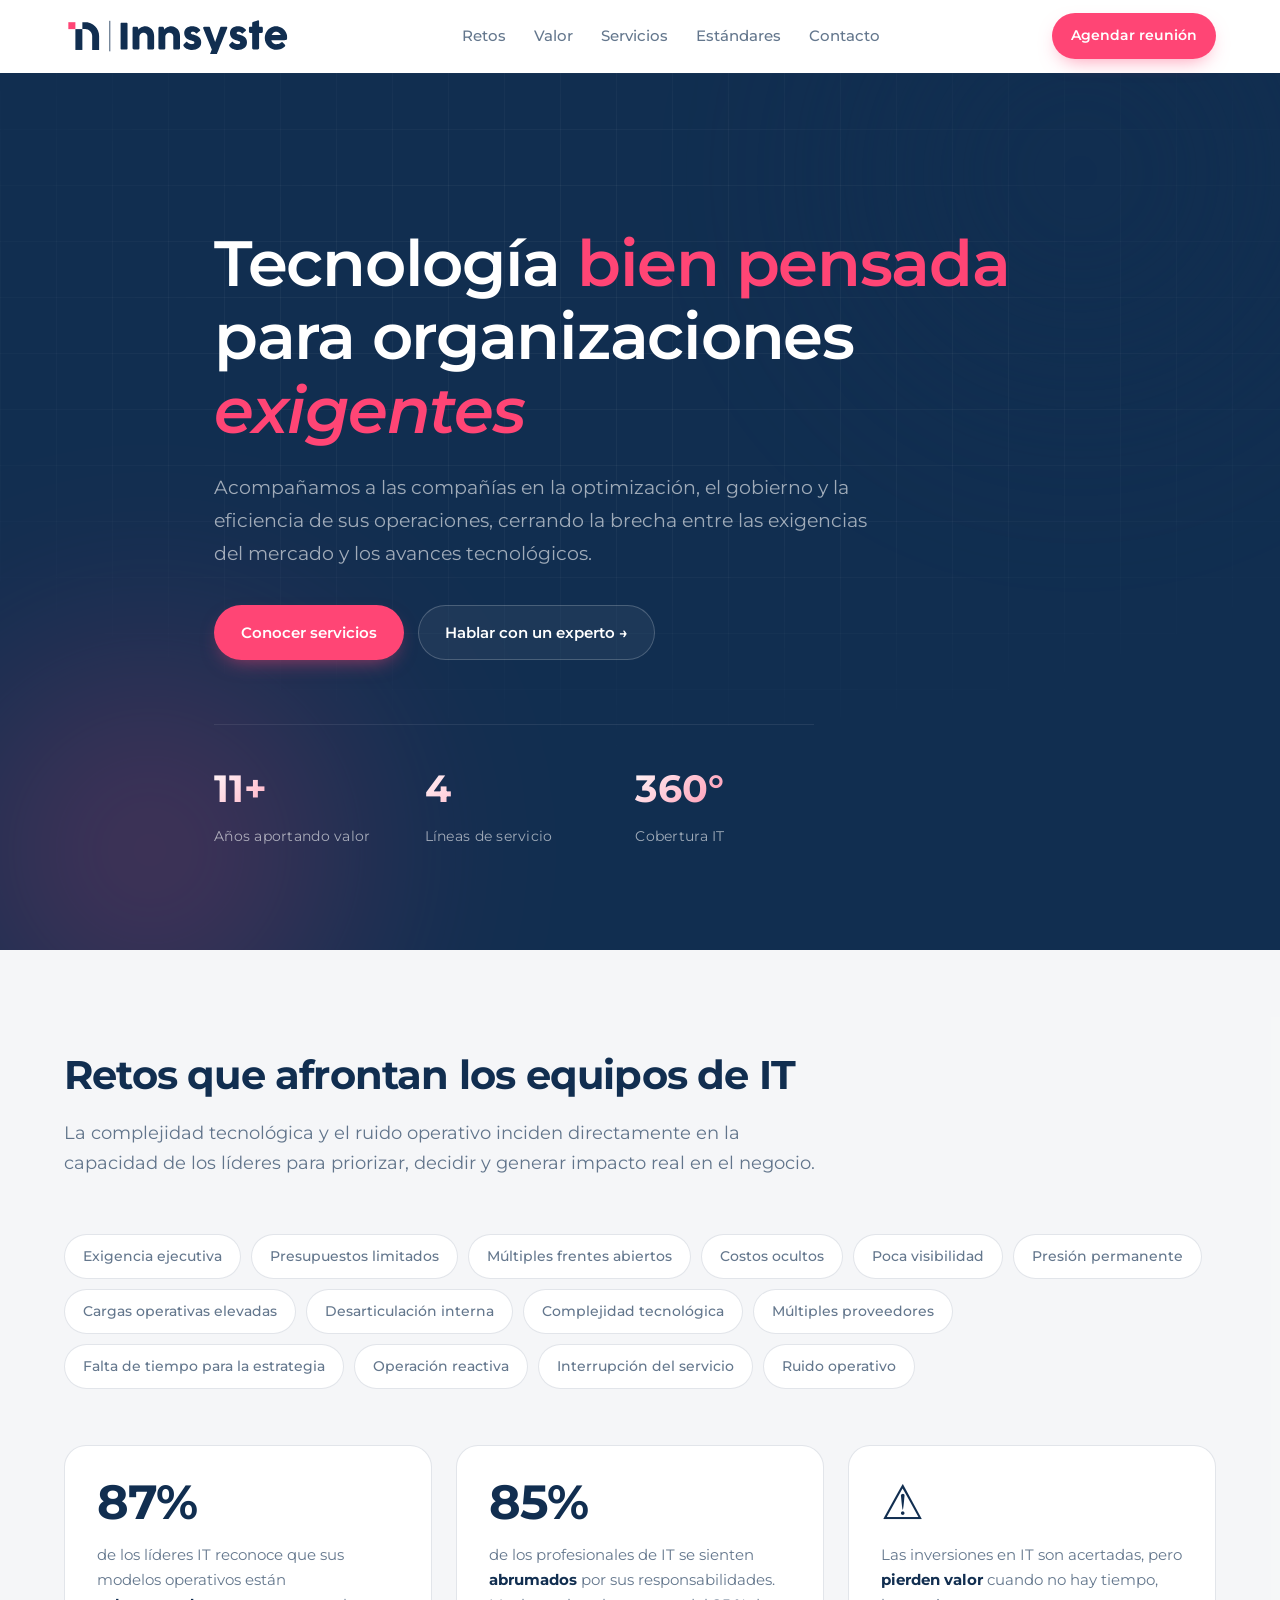
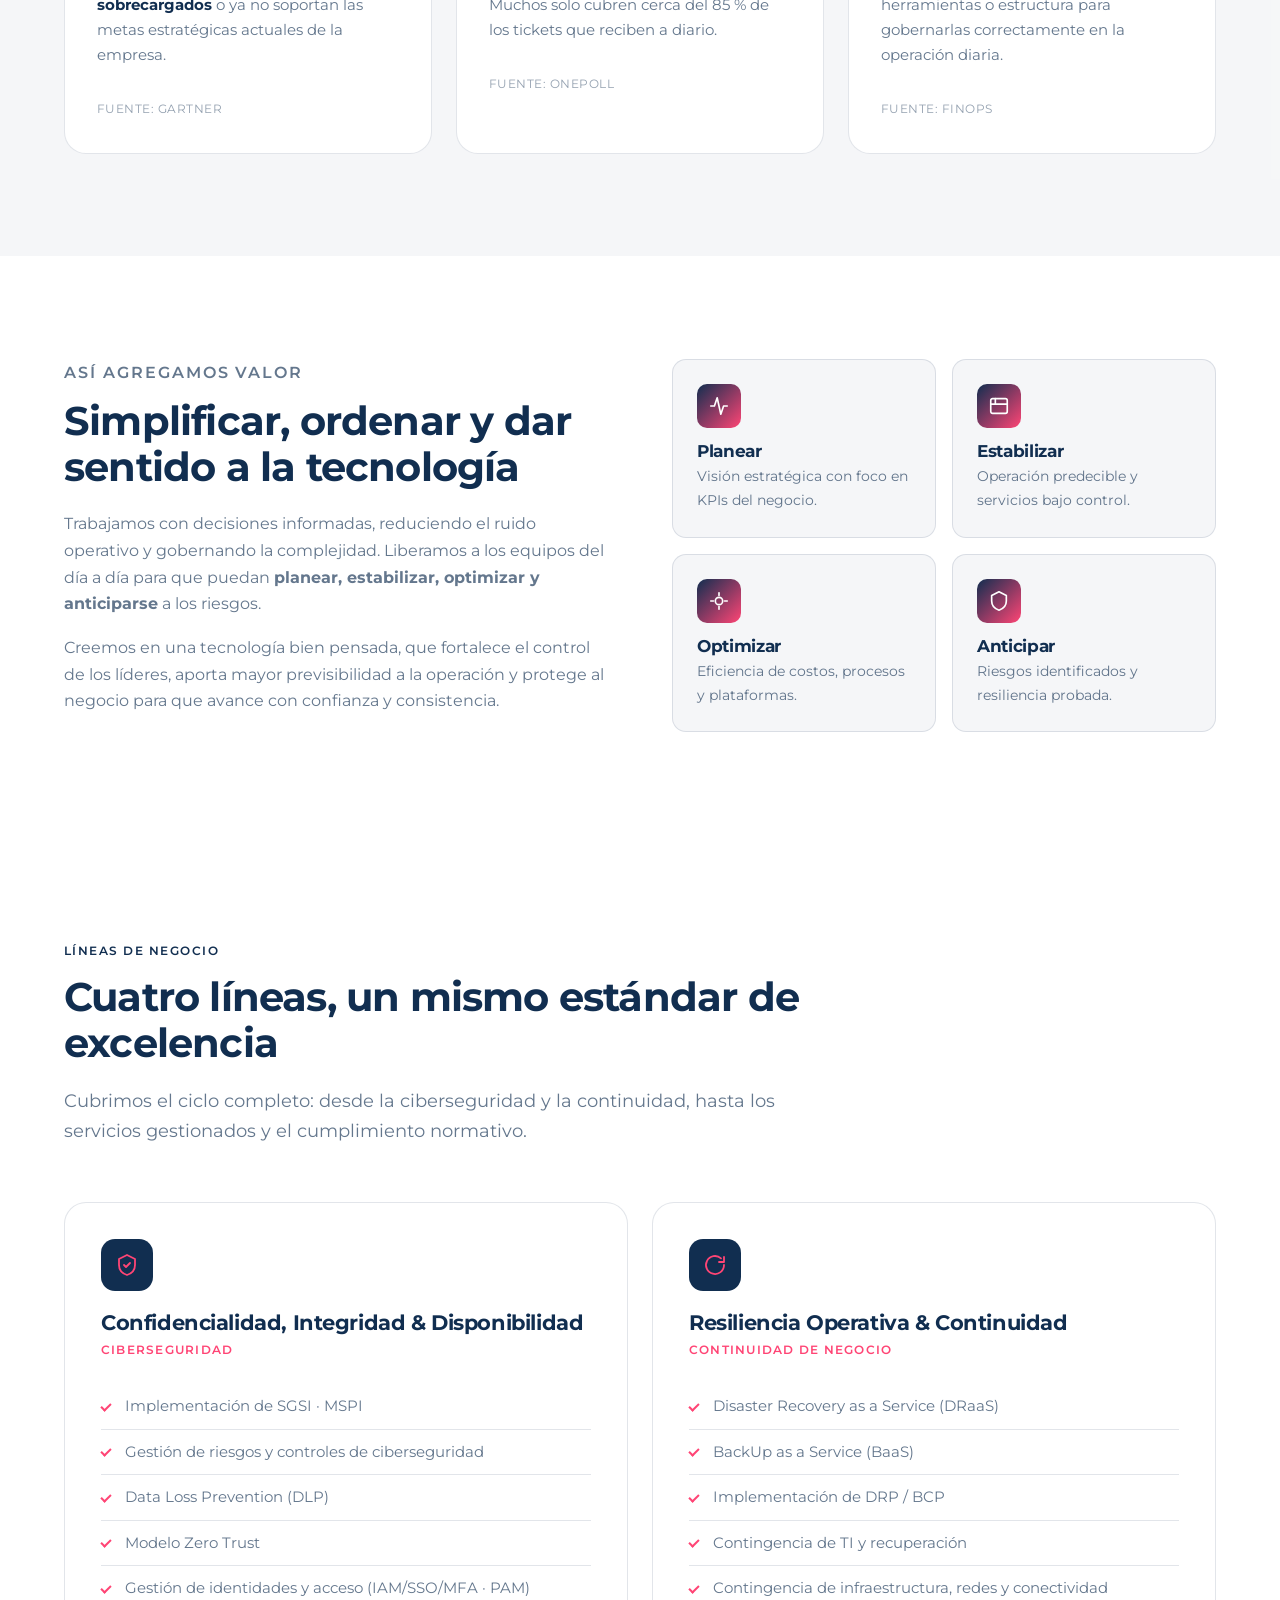
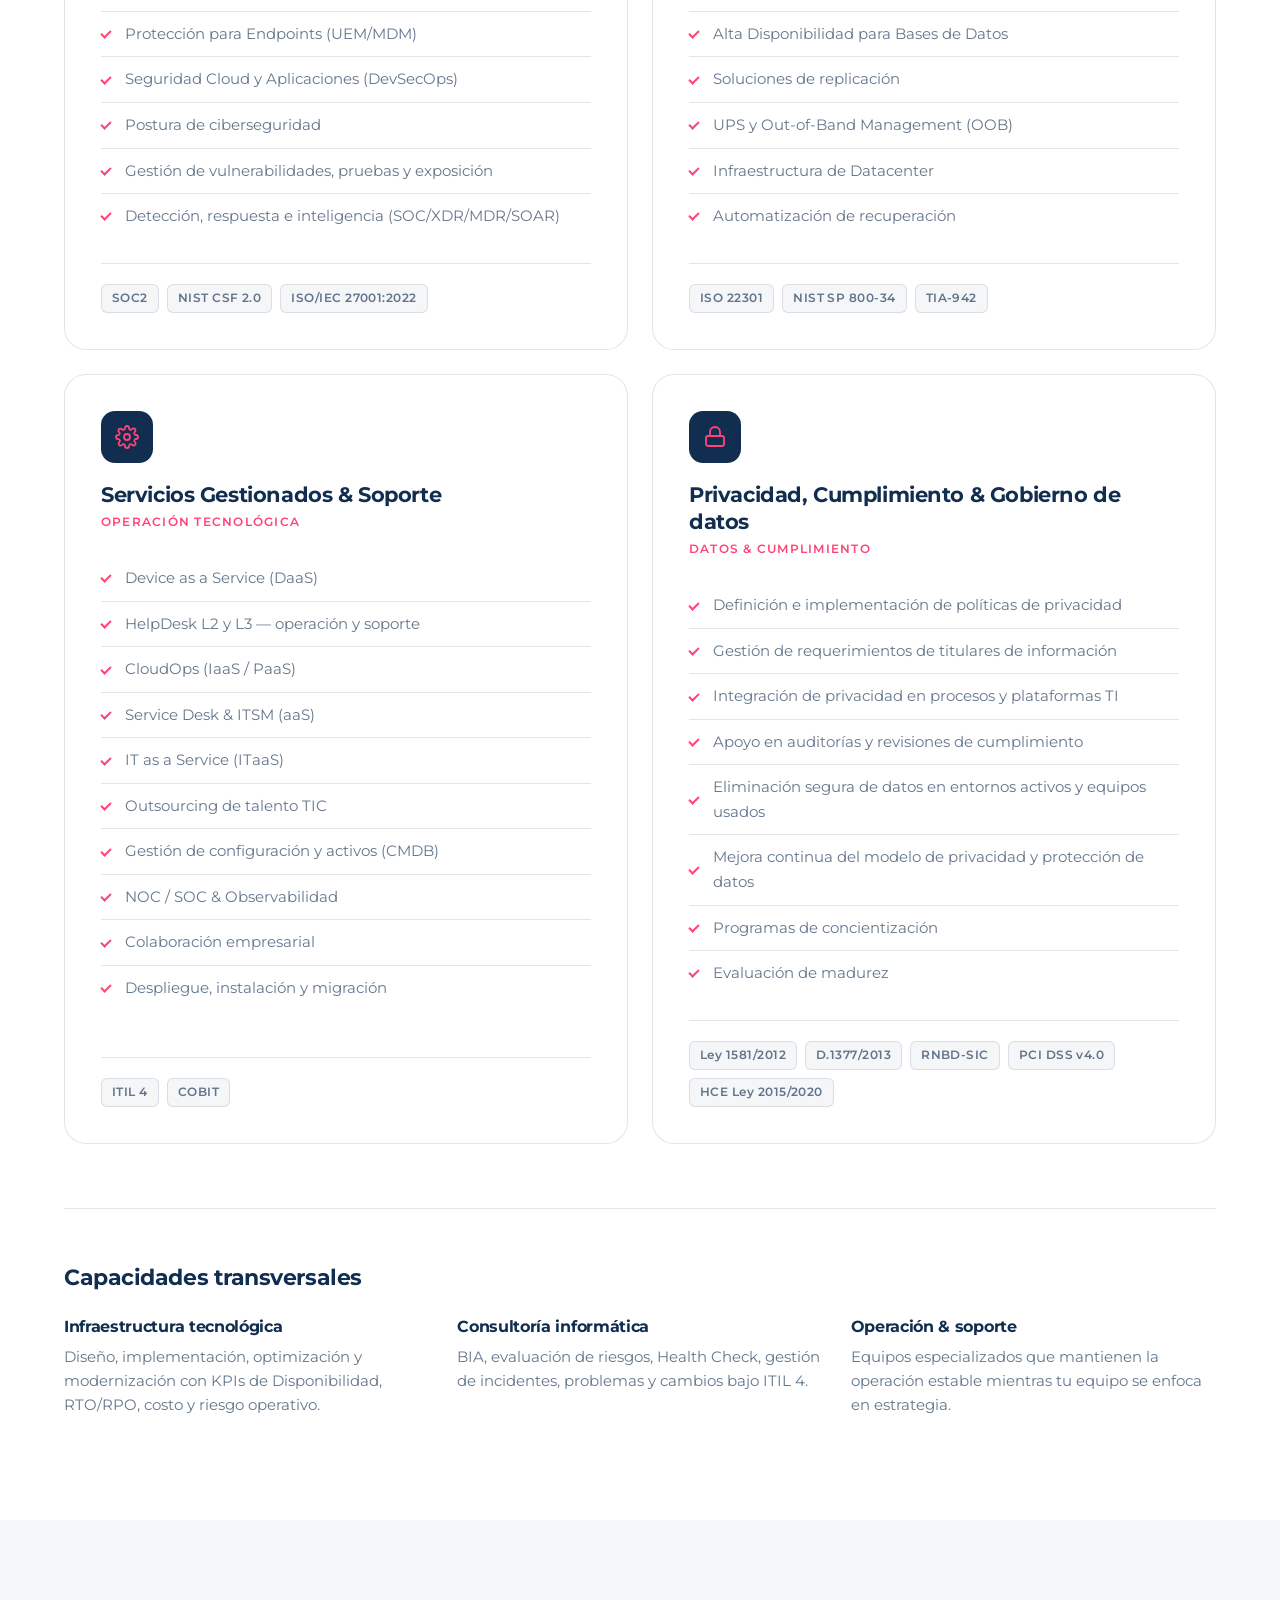
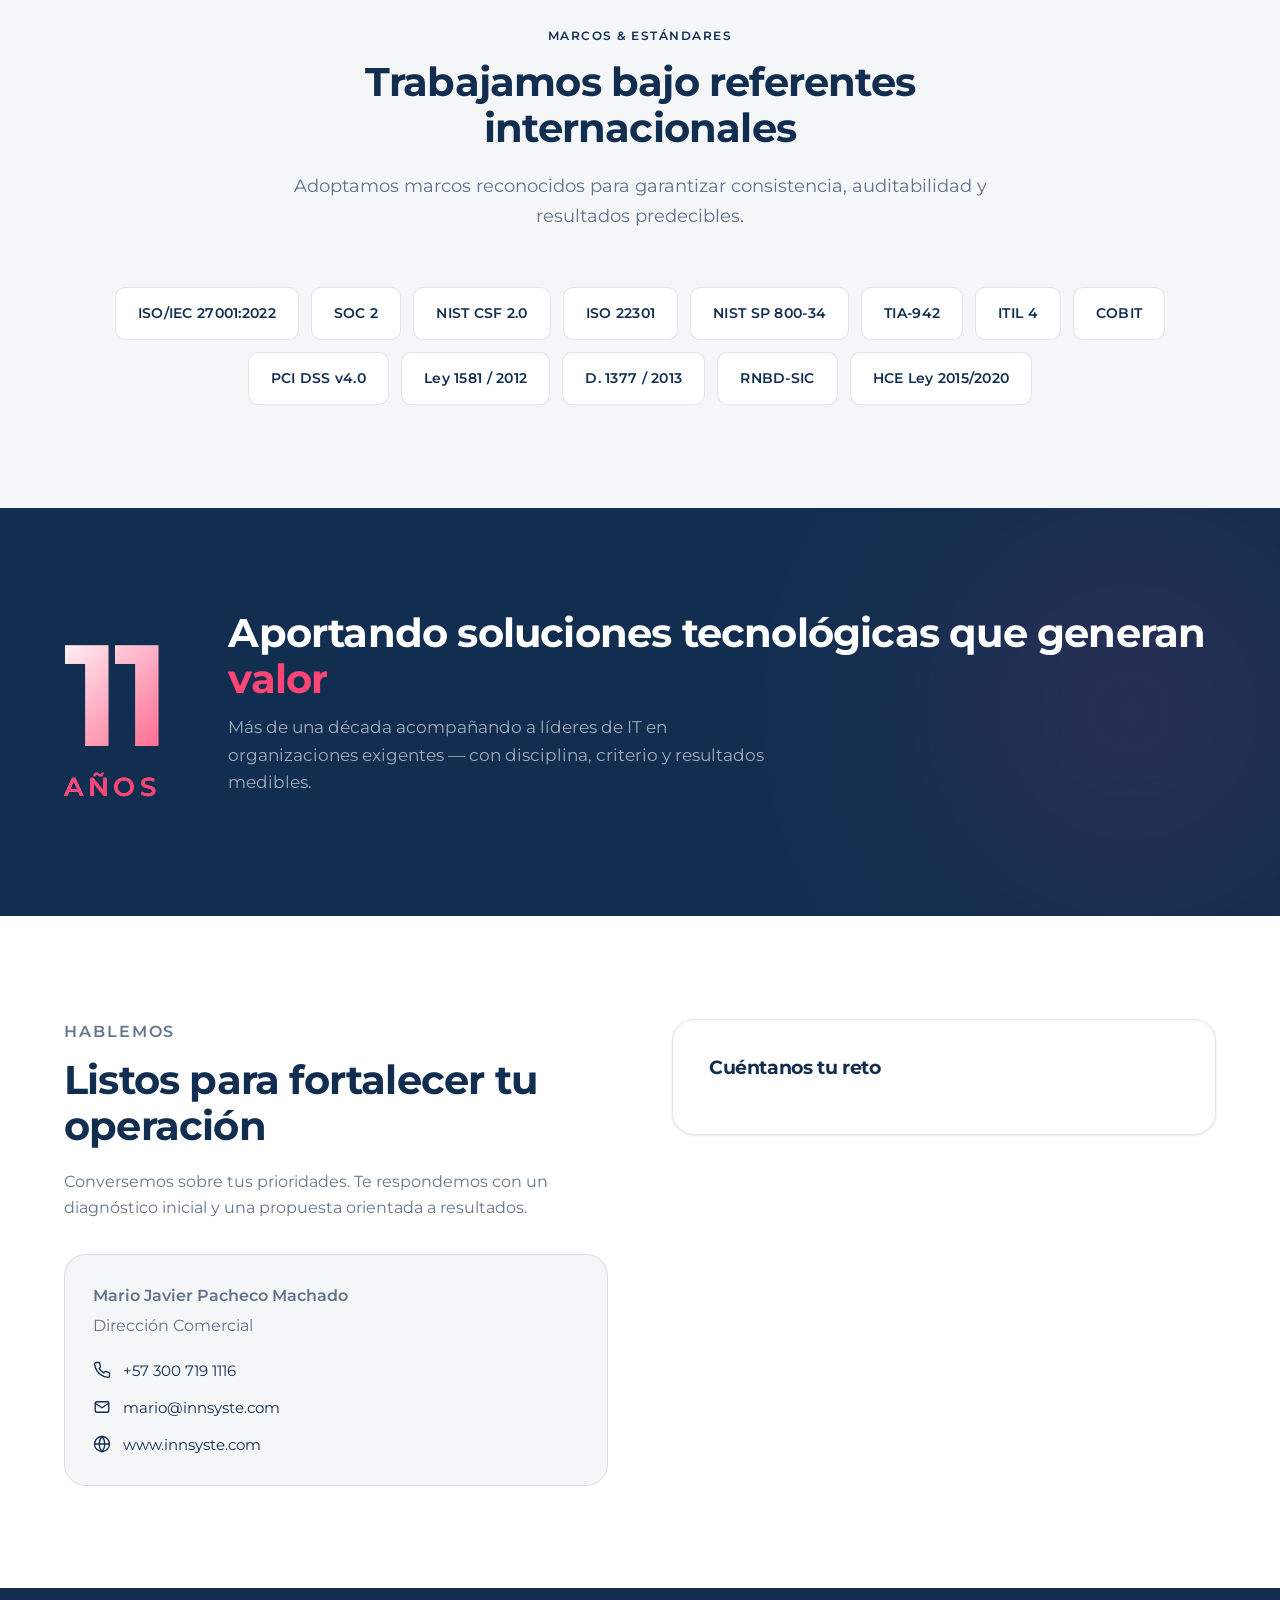
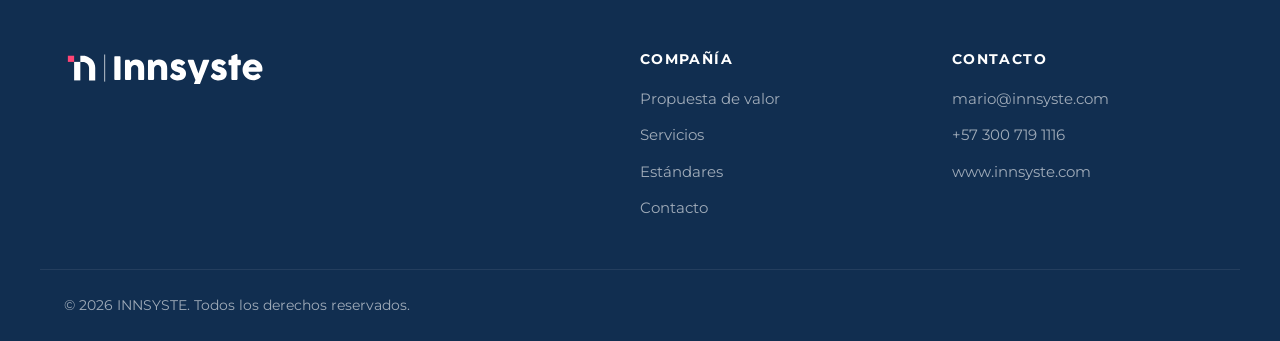
==== commit 9162a799: "fix: actualizar texto hero-lead Co-Authored-By: Claude Sonnet 4.6 <noreply@anthropic.com>" ====
--- a/index.html
+++ b/index.html
@@ -56,8 +56,8 @@
           para organizaciones <em>exigentes</em>
         </h1>
         <p class="hero-lead">
-          Acompañamos a líderes de tecnología a optimizar el gobierno y la eficiencia de sus operaciones,
-          cerrando la brecha entre lo que el negocio exige y lo que la operación realmente permite ejecutar.
+          Acompañamos a las compañías en la optimización, el gobierno y la eficiencia de sus operaciones,
+          cerrando la brecha entre las exigencias del mercado y los avances tecnológicos.
         </p>
         <div class="hero-actions">
           <a href="#servicios" class="btn btn-primary">Conocer servicios</a>
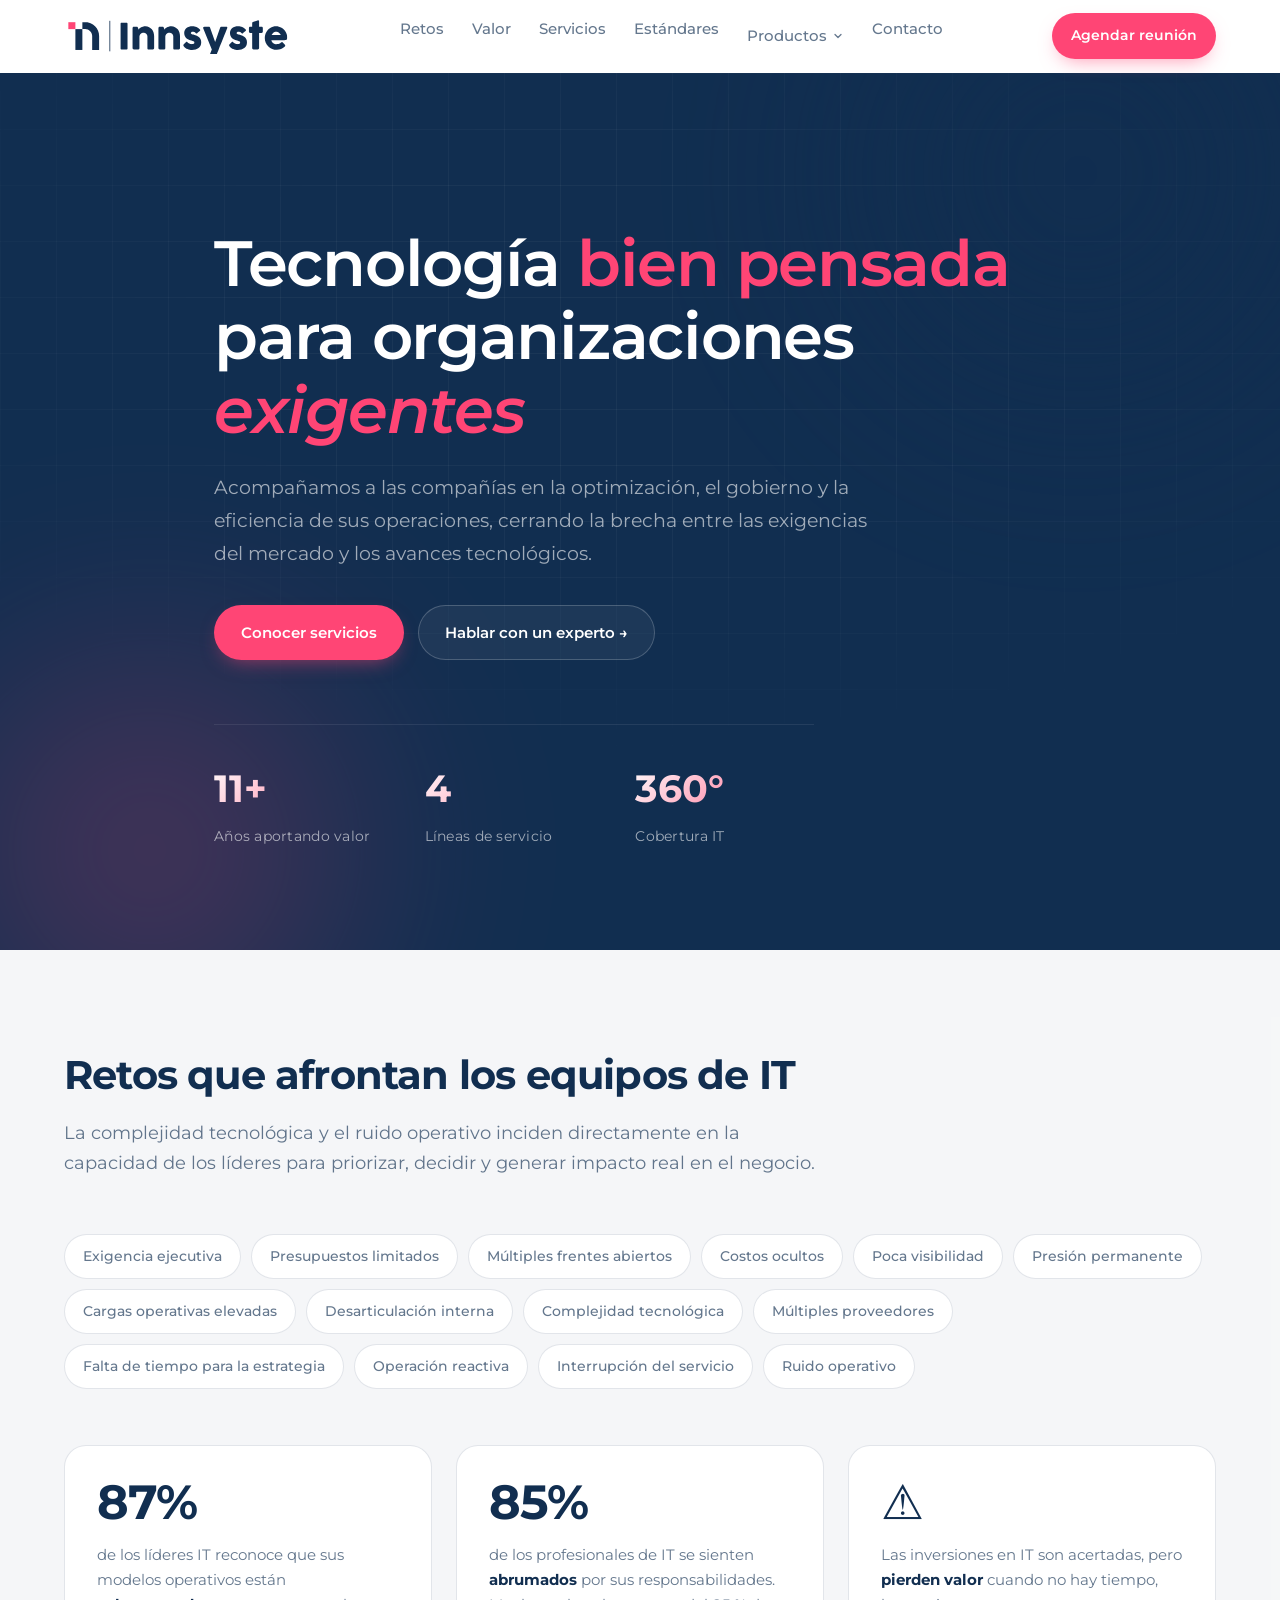
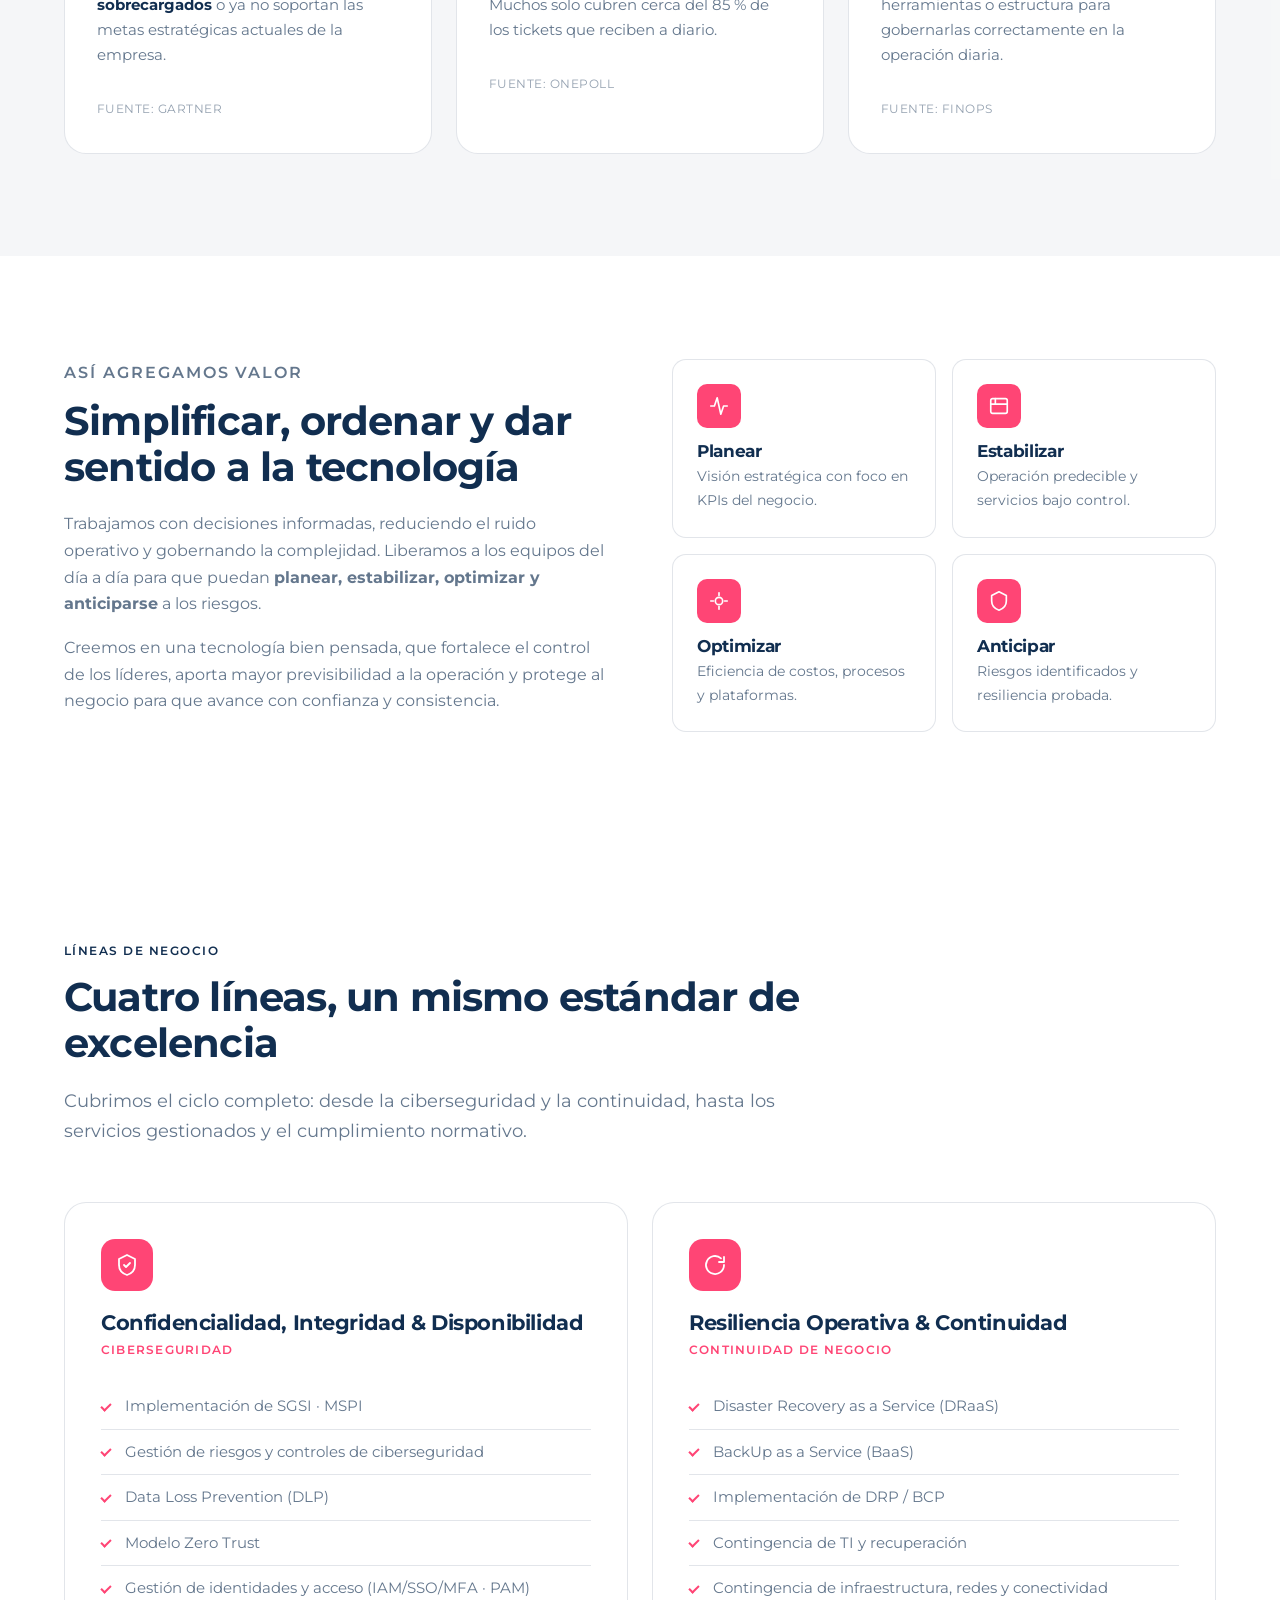
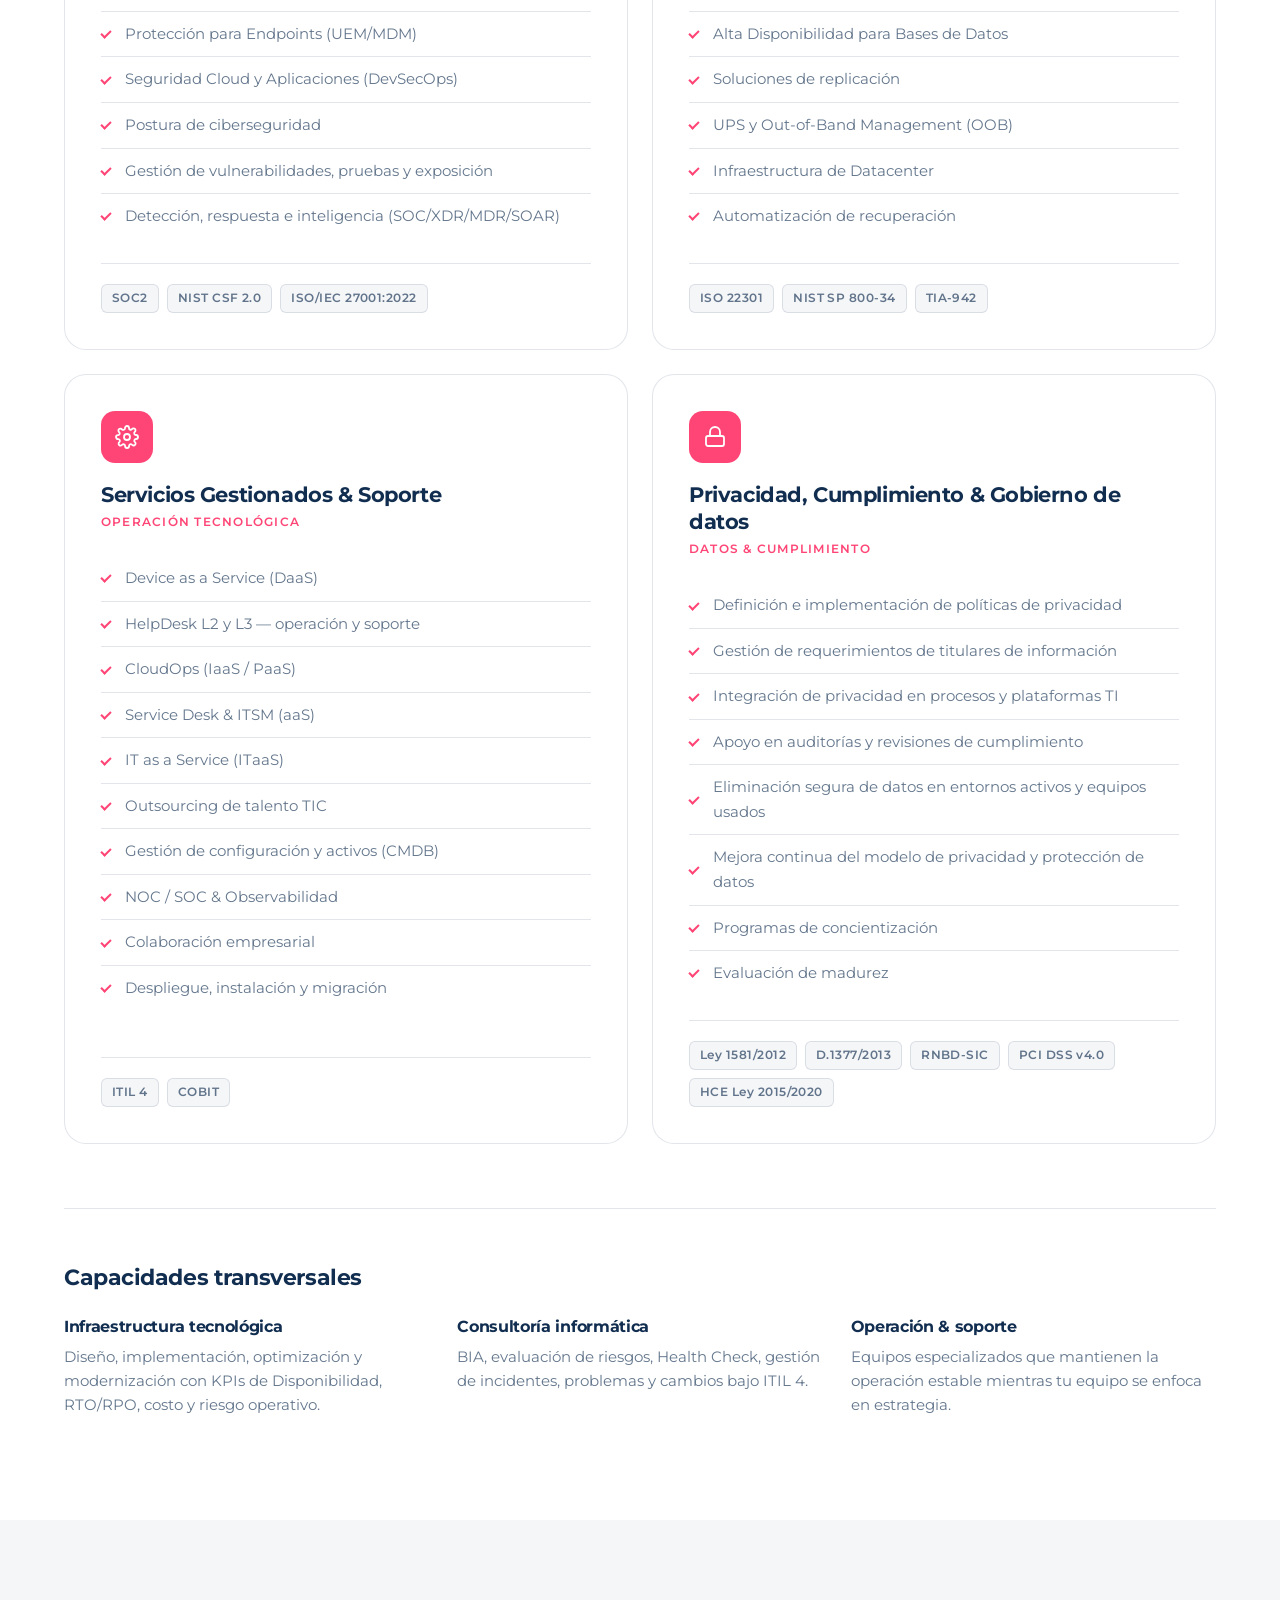
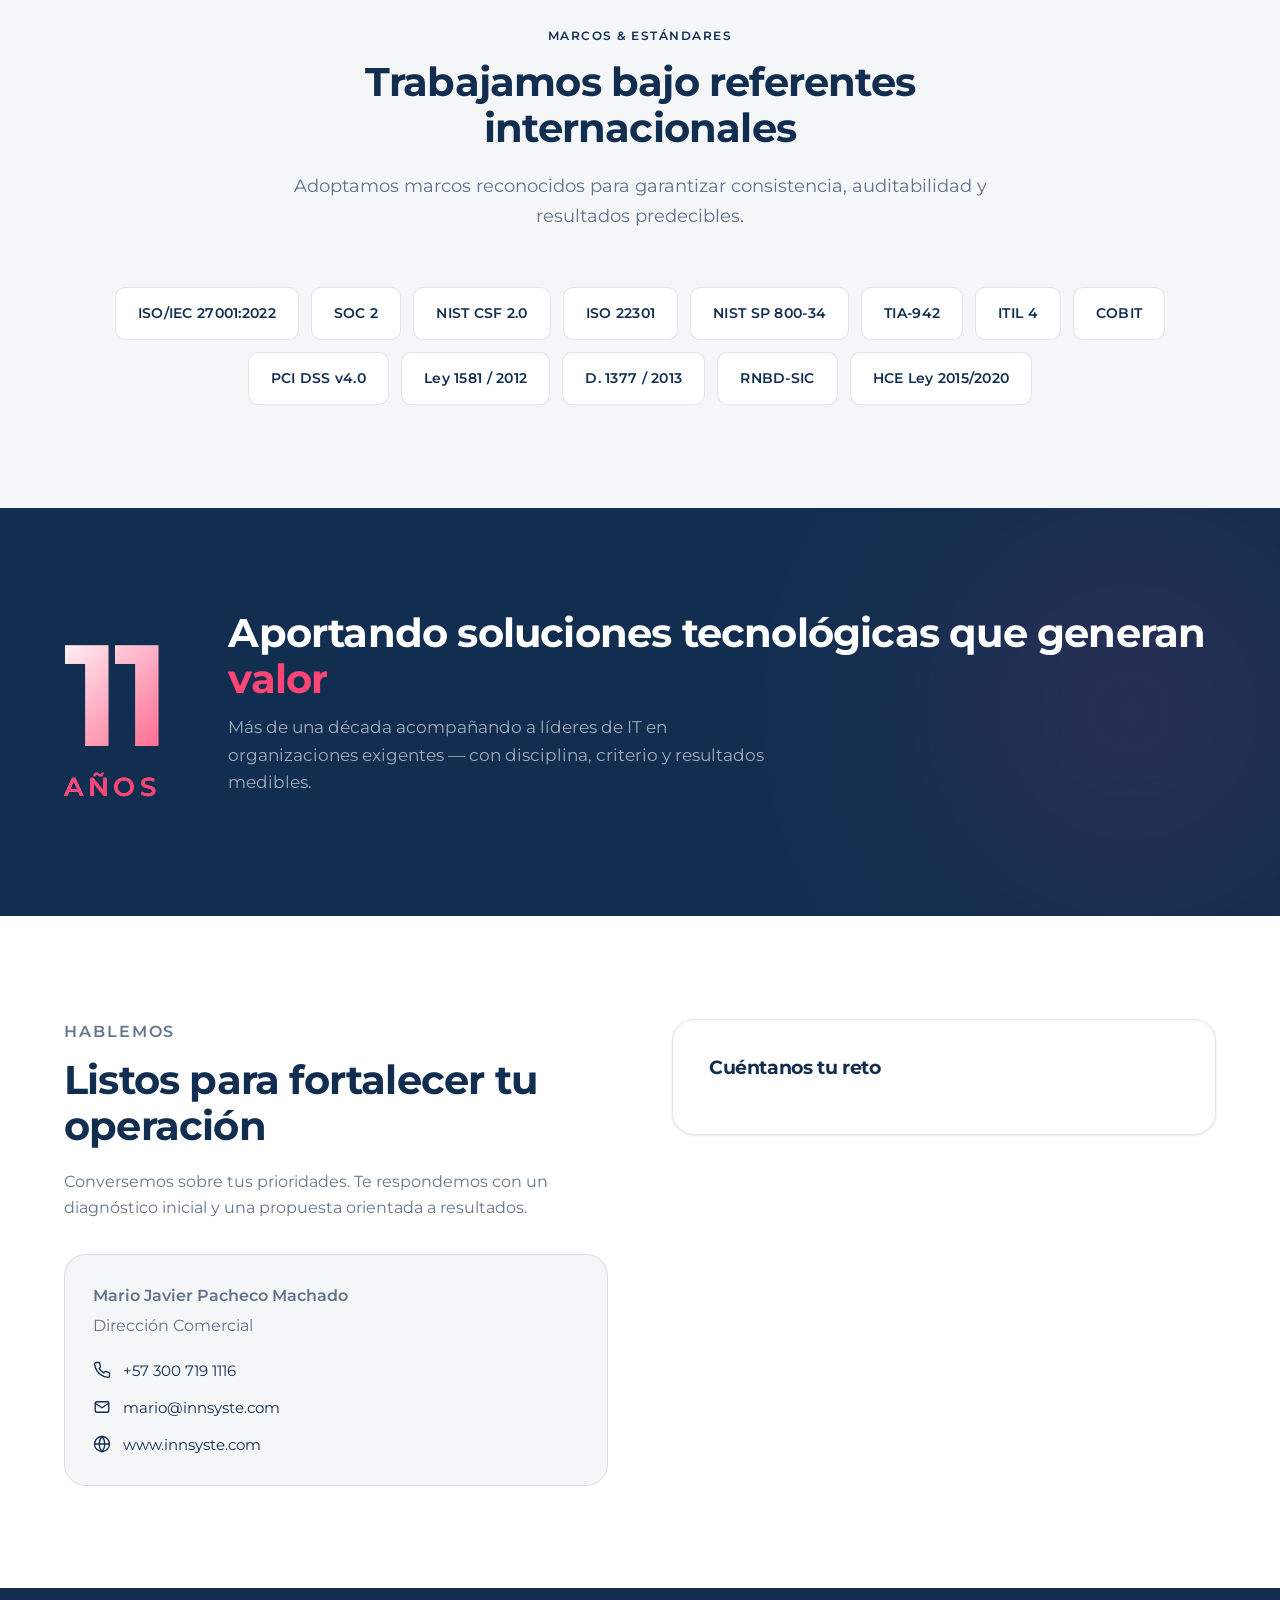
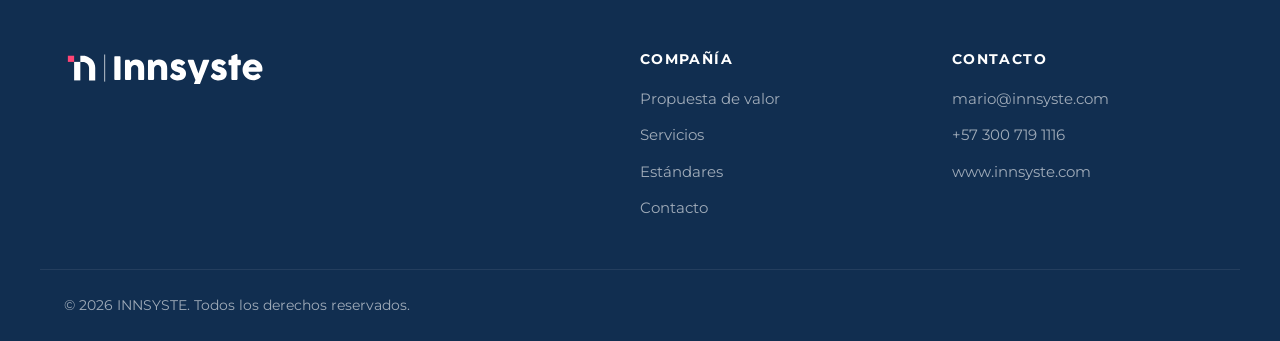
==== commit eea8996b: "feat: landing page Rittal y menú Productos con dropdown - Crea rittal.html con paleta corporativa Ri" ====
--- a/index.html
+++ b/index.html
@@ -29,6 +29,12 @@
           <li><a href="#valor">Valor</a></li>
           <li><a href="#servicios">Servicios</a></li>
           <li><a href="#estandares">Estándares</a></li>
+          <li class="nav-has-dropdown">
+            <a href="#" class="nav-dropdown-toggle" aria-haspopup="true" aria-expanded="false">Productos <svg viewBox="0 0 24 24" width="12" height="12" fill="none" stroke="currentColor" stroke-width="2.5" stroke-linecap="round" stroke-linejoin="round" aria-hidden="true"><polyline points="6 9 12 15 18 9"/></svg></a>
+            <ul class="nav-dropdown">
+              <li><a href="rittal.html">Rittal</a></li>
+            </ul>
+          </li>
           <li><a href="#contacto">Contacto</a></li>
         </ul>
       </nav>
@@ -391,7 +397,7 @@
             <ul class="contact-list">
               <li>
                 <svg viewBox="0 0 24 24" width="18" height="18" fill="none" stroke="currentColor" stroke-width="1.8" stroke-linecap="round" stroke-linejoin="round" aria-hidden="true"><path d="M22 16.92v3a2 2 0 0 1-2.18 2 19.79 19.79 0 0 1-8.63-3.07 19.5 19.5 0 0 1-6-6A19.79 19.79 0 0 1 2.12 4.18 2 2 0 0 1 4.11 2h3a2 2 0 0 1 2 1.72c.13.96.37 1.9.72 2.81a2 2 0 0 1-.45 2.11L8.09 9.91a16 16 0 0 0 6 6l1.27-1.27a2 2 0 0 1 2.11-.45c.91.35 1.85.59 2.81.72a2 2 0 0 1 1.72 2Z"/></svg>
-                <a href="tel:+573007191116">+57 300 719 1116</a>
+                <a href="https://wa.me/573007191116" target="_blank" rel="noopener noreferrer">+57 300 719 1116</a>
               </li>
               <li>
                 <svg viewBox="0 0 24 24" width="18" height="18" fill="none" stroke="currentColor" stroke-width="1.8" stroke-linecap="round" stroke-linejoin="round" aria-hidden="true"><rect x="3" y="5" width="18" height="14" rx="2"/><path d="m3 7 9 6 9-6"/></svg>
--- a/styles.css
+++ b/styles.css
@@ -214,6 +214,40 @@
 }
 .nav-list a:hover::after { transform: scaleX(1); }
 
+/* ---------- Nav dropdown ---------- */
+.nav-has-dropdown { position: relative; }
+.nav-dropdown-toggle { display: inline-flex; align-items: center; gap: 5px; cursor: pointer; }
+.nav-dropdown-toggle svg { transition: transform var(--transition); }
+.nav-has-dropdown:hover .nav-dropdown-toggle svg,
+.nav-has-dropdown.is-open .nav-dropdown-toggle svg { transform: rotate(180deg); }
+.nav-dropdown {
+  display: none;
+  position: absolute;
+  top: calc(100% + 12px);
+  left: 50%;
+  transform: translateX(-50%);
+  min-width: 160px;
+  background: var(--surface);
+  border: 1px solid var(--border);
+  border-radius: 8px;
+  box-shadow: var(--shadow);
+  padding: 6px 0;
+  list-style: none;
+  z-index: 200;
+}
+.nav-has-dropdown:hover .nav-dropdown,
+.nav-has-dropdown.is-open .nav-dropdown { display: block; }
+.nav-dropdown li a {
+  display: block;
+  padding: 10px 18px;
+  font-size: 0.88rem;
+  font-weight: 500;
+  color: var(--text);
+  white-space: nowrap;
+}
+.nav-dropdown li a:hover { color: var(--accent); background: var(--bg-alt); }
+.nav-dropdown li a::after { display: none; }
+
 .nav-toggle {
   display: none;
   flex-direction: column;
@@ -484,7 +518,7 @@
   gap: 16px;
 }
 .valor-pillars li {
-  background: var(--bg-alt);
+  background: #ffffff;
   border: 1px solid var(--border);
   border-radius: var(--radius);
   padding: 24px;
@@ -500,7 +534,7 @@
   width: 44px;
   height: 44px;
   border-radius: 10px;
-  background: linear-gradient(135deg, var(--primary) 0%, var(--accent) 100%);
+  background: #ff4575;
   color: white;
   margin-bottom: 14px;
 }
@@ -547,8 +581,8 @@
   width: 52px;
   height: 52px;
   border-radius: 14px;
-  background: linear-gradient(135deg, var(--bg-dark) 0%, var(--primary-700) 100%);
-  color: var(--accent-2);
+  background: #ff4575;
+  color: white;
   margin-bottom: 18px;
 }
 .service h3 { font-size: 1.3rem; line-height: 1.3; margin-bottom: 4px; }
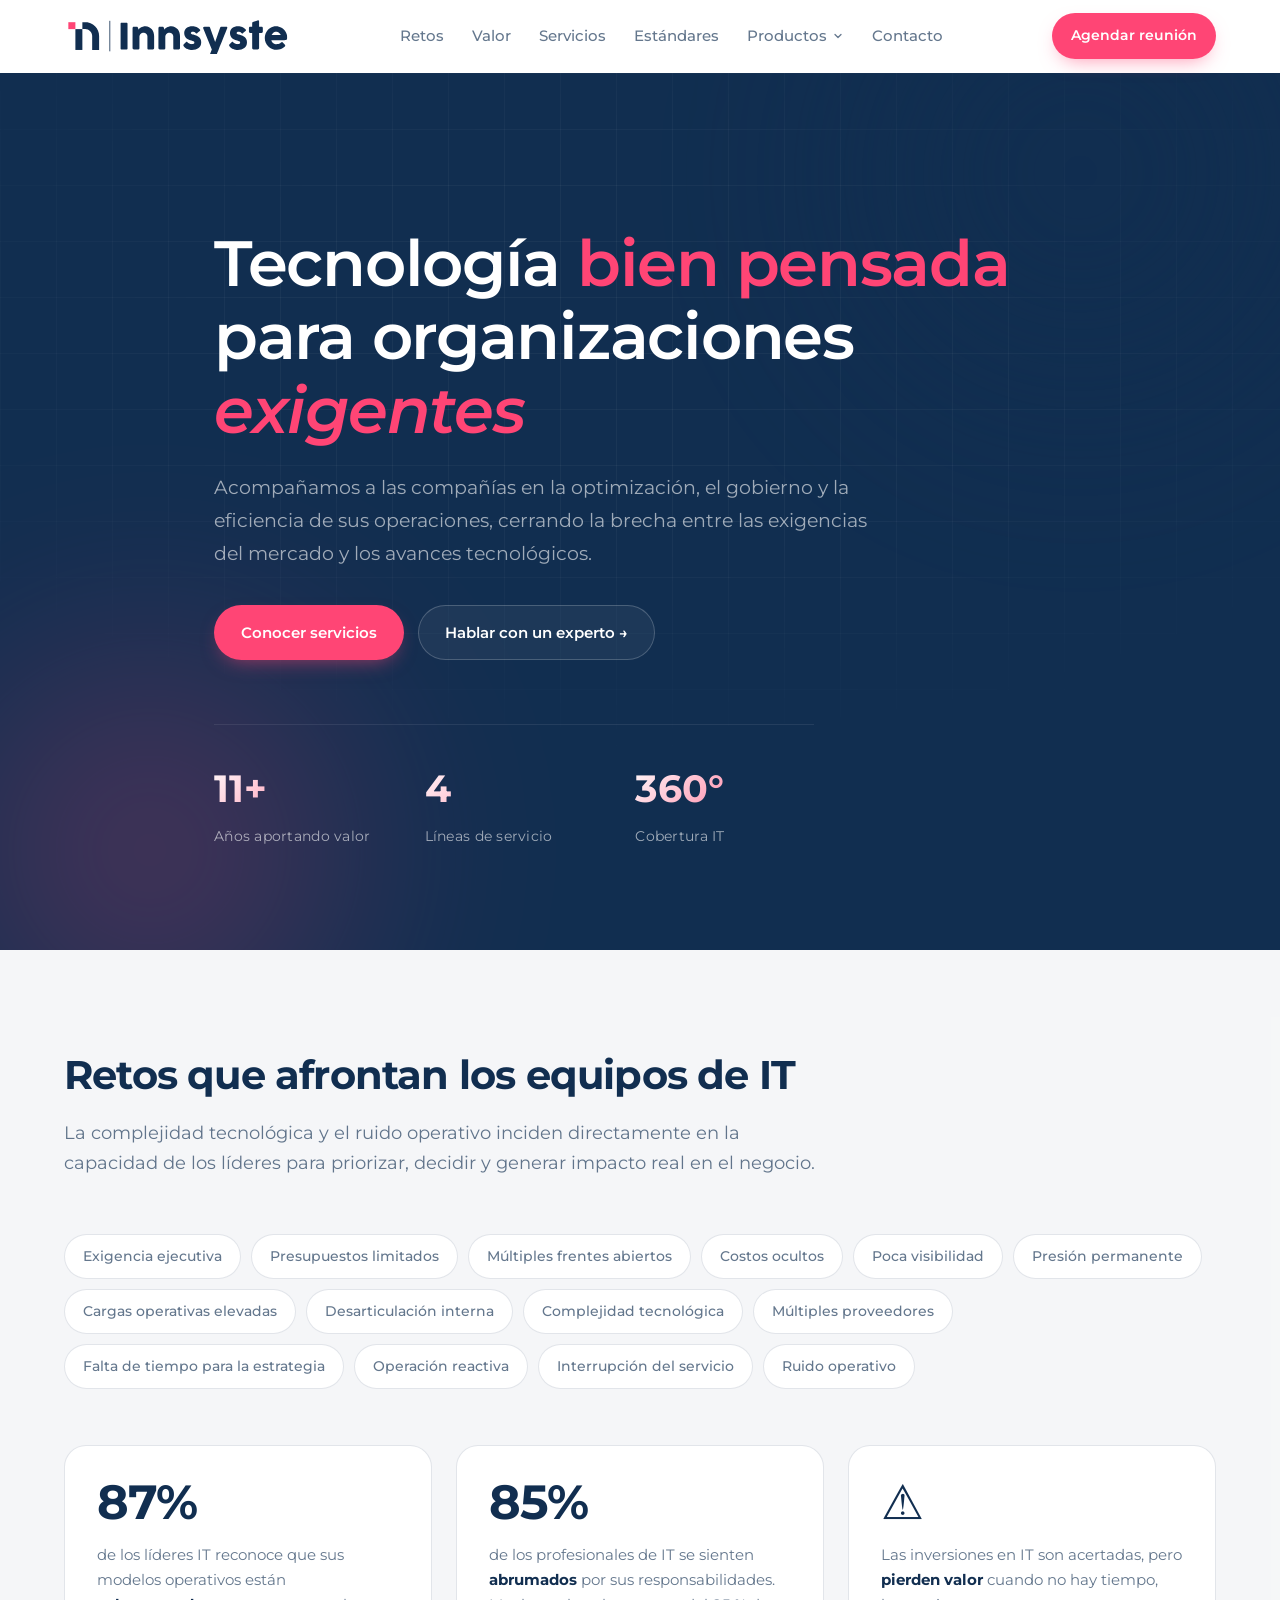
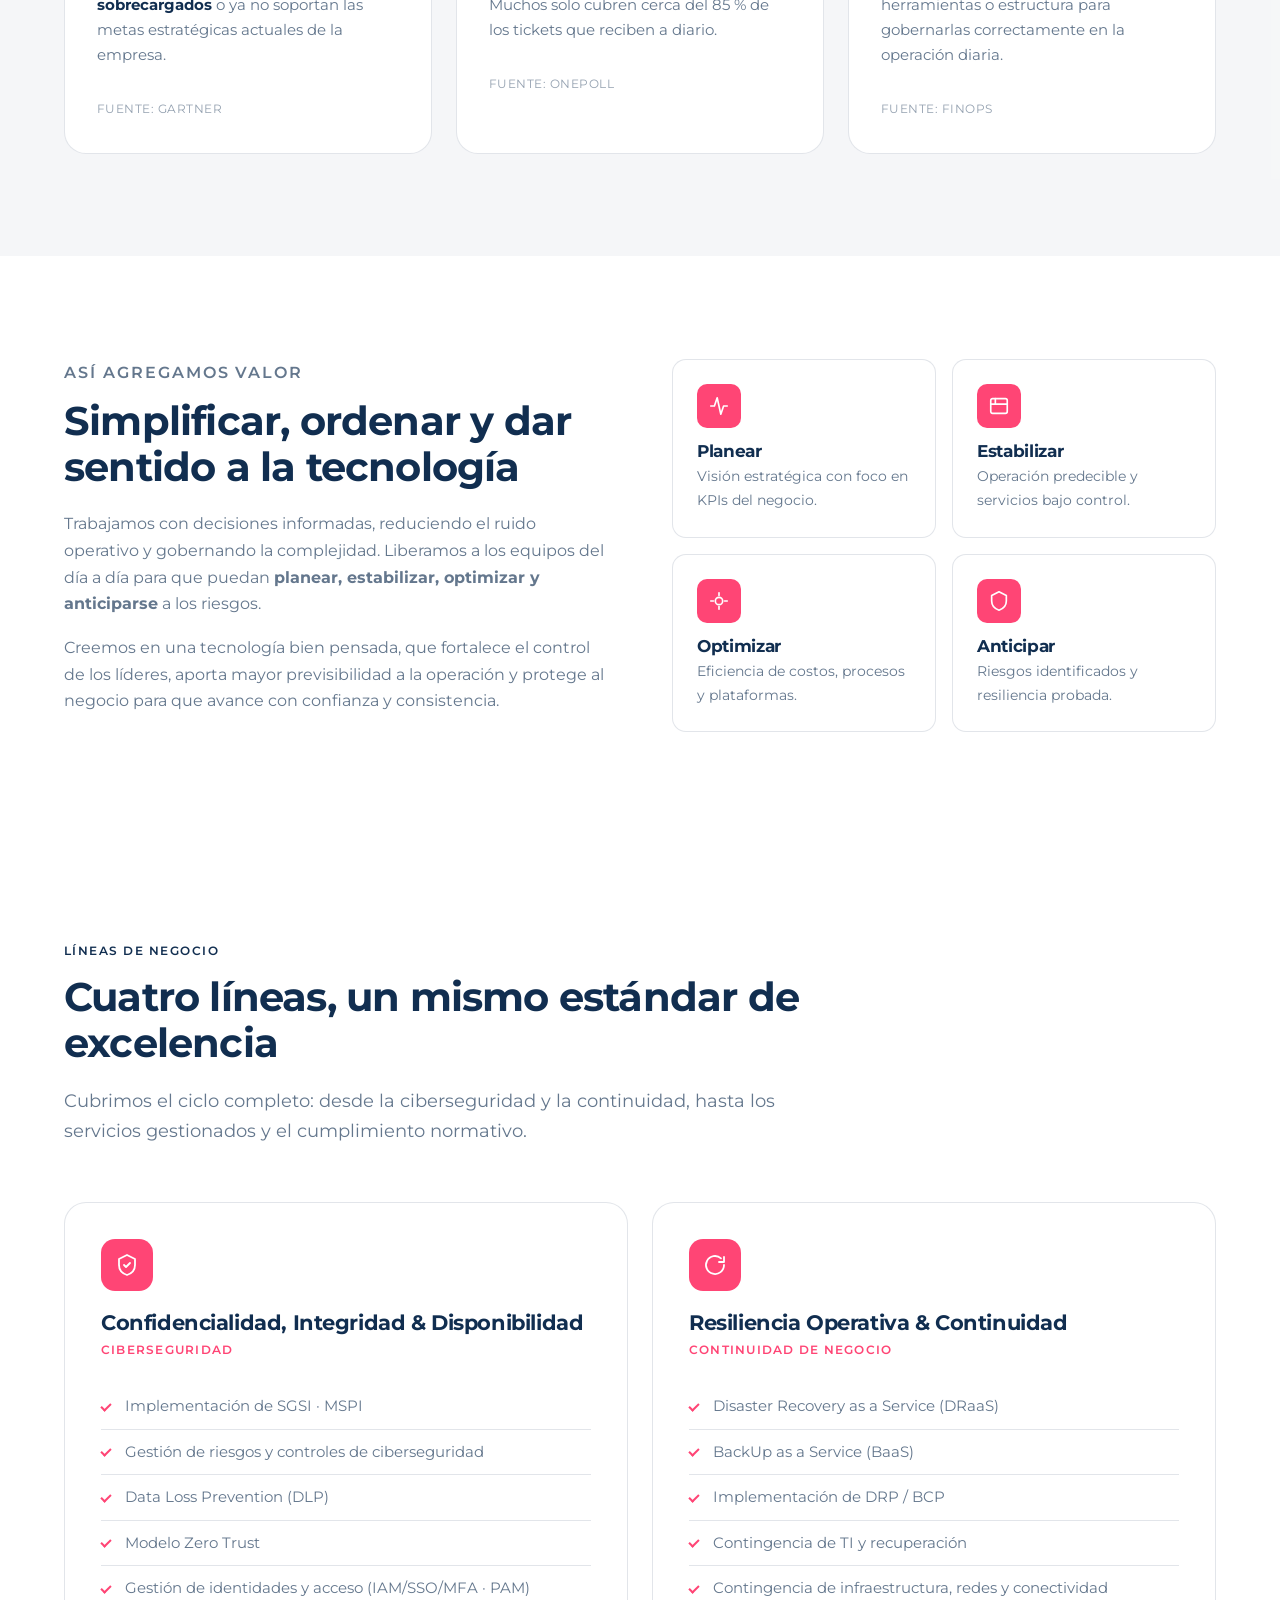
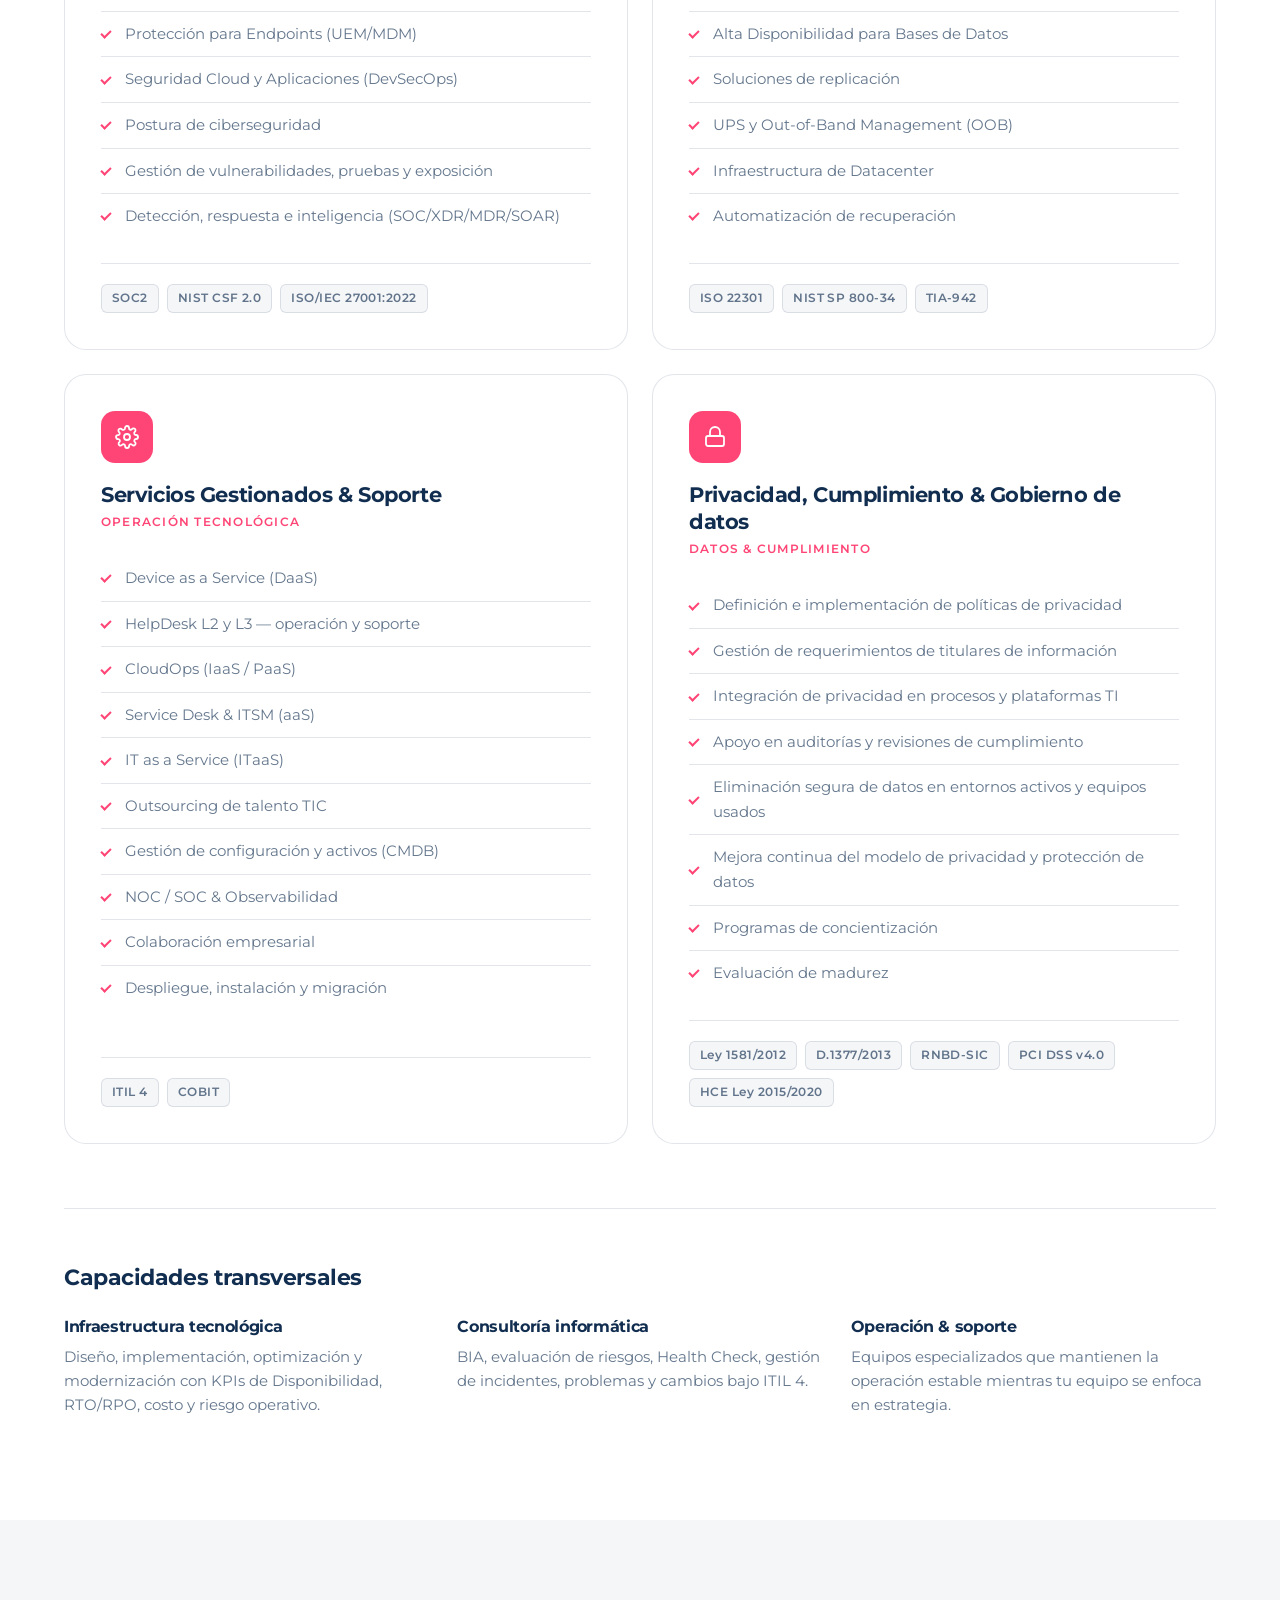
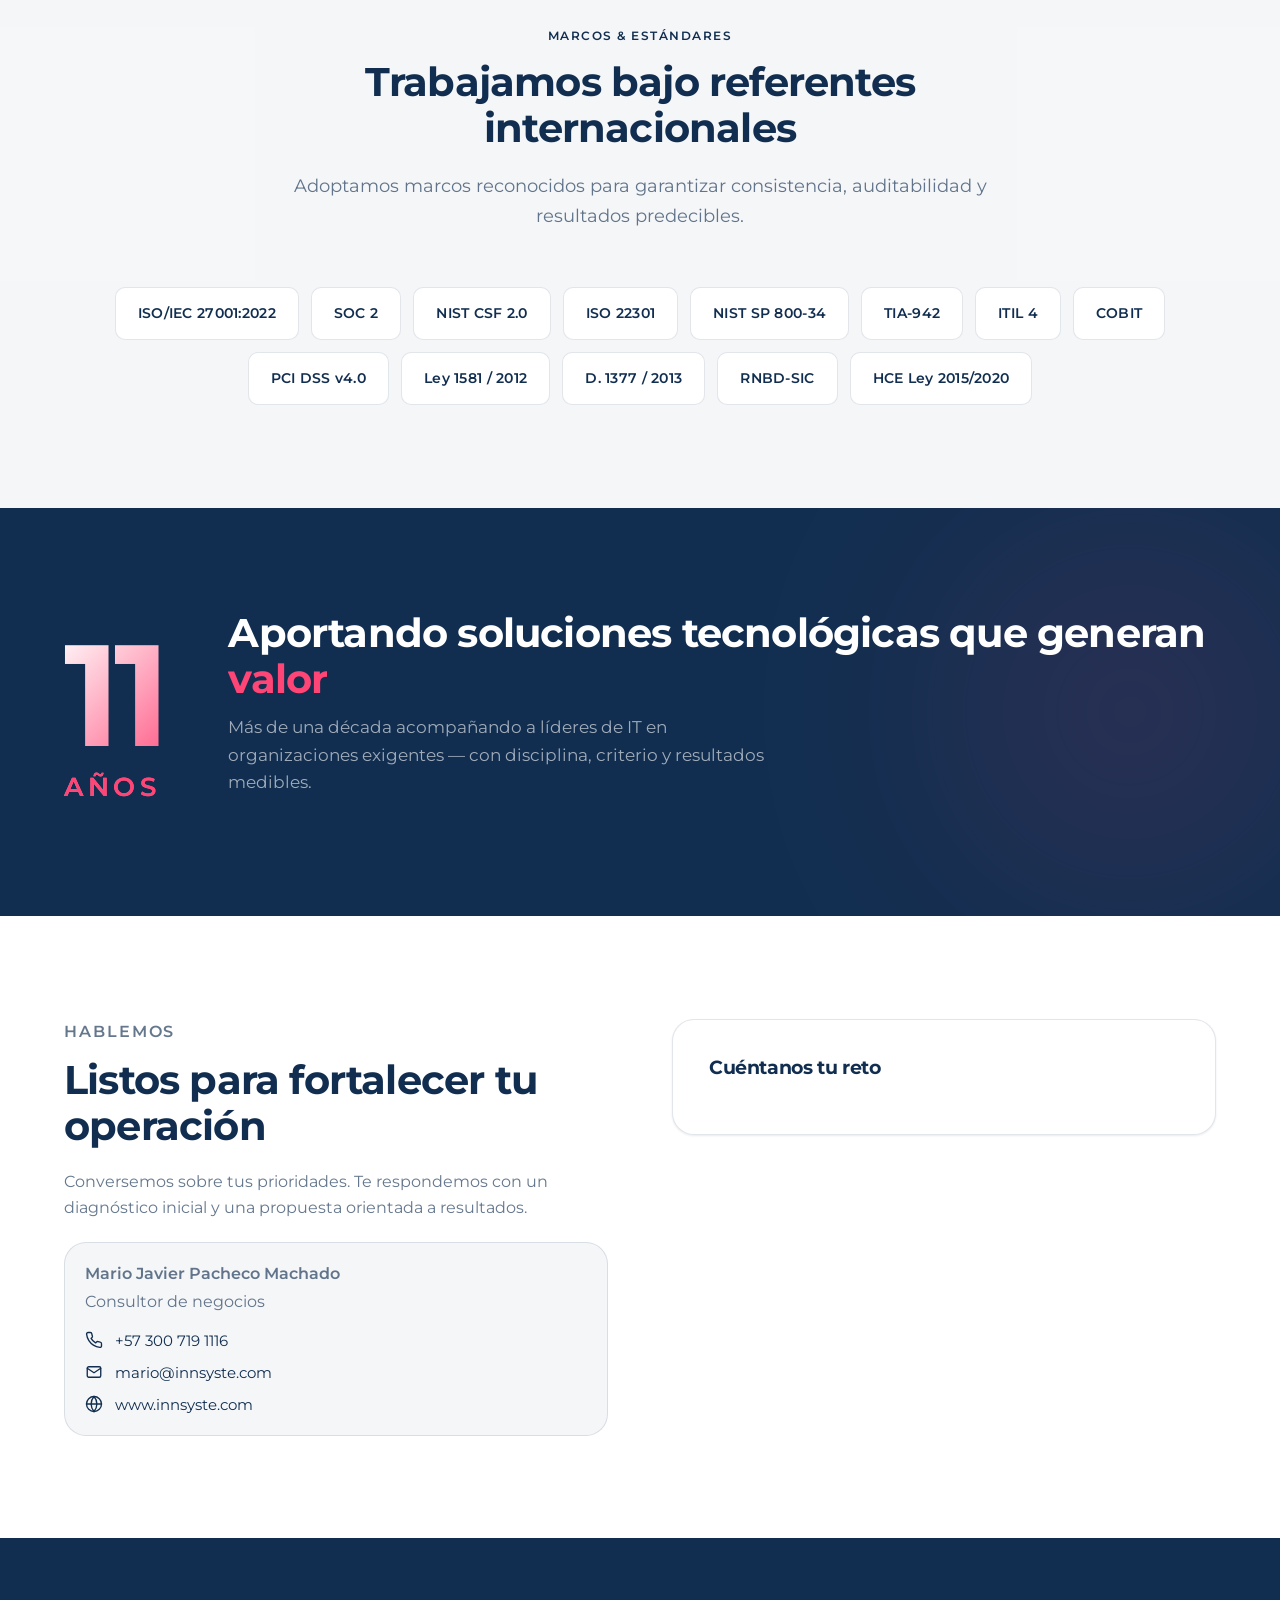
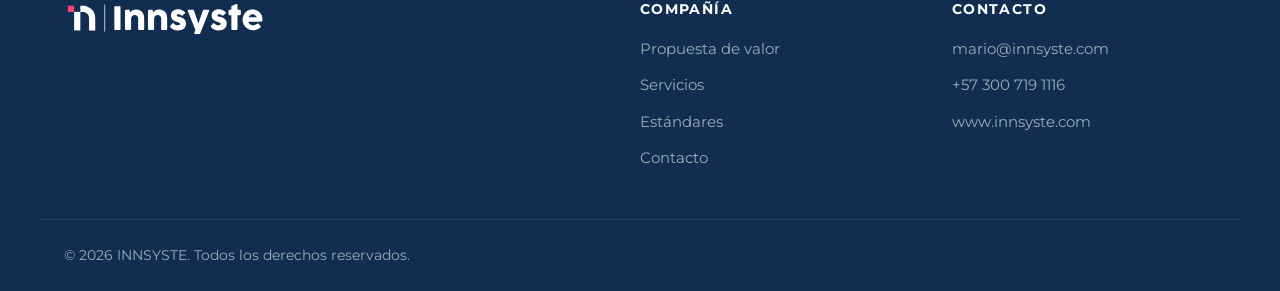
==== commit d3422c43: "fix: reducir espaciado contact-card y cambiar rol a Consultor de negocios Co-Authored-By: Claude Son" ====
--- a/index.html
+++ b/index.html
@@ -393,7 +393,7 @@
 
           <div class="contact-card">
             <p class="contact-name">Mario Javier Pacheco Machado</p>
-            <p class="contact-role">Dirección Comercial</p>
+            <p class="contact-role">Consultor de negocios</p>
             <ul class="contact-list">
               <li>
                 <svg viewBox="0 0 24 24" width="18" height="18" fill="none" stroke="currentColor" stroke-width="1.8" stroke-linecap="round" stroke-linejoin="round" aria-hidden="true"><path d="M22 16.92v3a2 2 0 0 1-2.18 2 19.79 19.79 0 0 1-8.63-3.07 19.5 19.5 0 0 1-6-6A19.79 19.79 0 0 1 2.12 4.18 2 2 0 0 1 4.11 2h3a2 2 0 0 1 2 1.72c.13.96.37 1.9.72 2.81a2 2 0 0 1-.45 2.11L8.09 9.91a16 16 0 0 0 6 6l1.27-1.27a2 2 0 0 1 2.11-.45c.91.35 1.85.59 2.81.72a2 2 0 0 1 1.72 2Z"/></svg>
--- a/styles.css
+++ b/styles.css
@@ -192,6 +192,7 @@
   display: flex;
   gap: 28px;
   justify-content: center;
+  align-items: center;
 }
 .nav-list a {
   font-size: 0.92rem;
@@ -216,16 +217,24 @@
 
 /* ---------- Nav dropdown ---------- */
 .nav-has-dropdown { position: relative; }
-.nav-dropdown-toggle { display: inline-flex; align-items: center; gap: 5px; cursor: pointer; }
+.nav-dropdown-toggle {
+  display: inline-flex;
+  align-items: center;
+  gap: 5px;
+  cursor: pointer;
+  user-select: none;
+}
 .nav-dropdown-toggle svg { transition: transform var(--transition); }
-.nav-has-dropdown:hover .nav-dropdown-toggle svg,
 .nav-has-dropdown.is-open .nav-dropdown-toggle svg { transform: rotate(180deg); }
 .nav-dropdown {
-  display: none;
+  visibility: hidden;
+  opacity: 0;
+  pointer-events: none;
   position: absolute;
-  top: calc(100% + 12px);
+  top: calc(100% + 10px);
   left: 50%;
-  transform: translateX(-50%);
+  transform: translateX(-50%) translateY(-6px);
+  transition: opacity .18s ease, transform .18s ease, visibility .18s;
   min-width: 160px;
   background: var(--surface);
   border: 1px solid var(--border);
@@ -233,10 +242,14 @@
   box-shadow: var(--shadow);
   padding: 6px 0;
   list-style: none;
-  z-index: 200;
-}
-.nav-has-dropdown:hover .nav-dropdown,
-.nav-has-dropdown.is-open .nav-dropdown { display: block; }
+  z-index: 300;
+}
+.nav-has-dropdown.is-open .nav-dropdown {
+  visibility: visible;
+  opacity: 1;
+  pointer-events: auto;
+  transform: translateX(-50%) translateY(0);
+}
 .nav-dropdown li a {
   display: block;
   padding: 10px 18px;
@@ -750,25 +763,25 @@
 .contacto-text p { color: var(--text-soft); font-size: 1rem; }
 
 .contact-card {
-  margin-top: 32px;
+  margin-top: 20px;
   background: var(--bg-alt);
   border: 1px solid var(--border);
   border-radius: var(--radius-lg);
-  padding: 28px;
+  padding: 18px 20px;
 }
 .contact-name {
   font-family: var(--font-display);
-  font-size: 1.15rem;
+  font-size: 1.05rem;
   font-weight: 600;
   color: var(--text);
-  margin: 0 0 4px;
+  margin: 0 0 2px;
 }
 .contact-role {
-  font-size: 0.88rem;
+  font-size: 0.85rem;
   color: var(--text-mute);
-  margin-bottom: 18px;
-}
-.contact-list { display: grid; gap: 12px; }
+  margin-bottom: 12px;
+}
+.contact-list { display: grid; gap: 7px; }
 .contact-list li {
   display: flex;
   align-items: center;
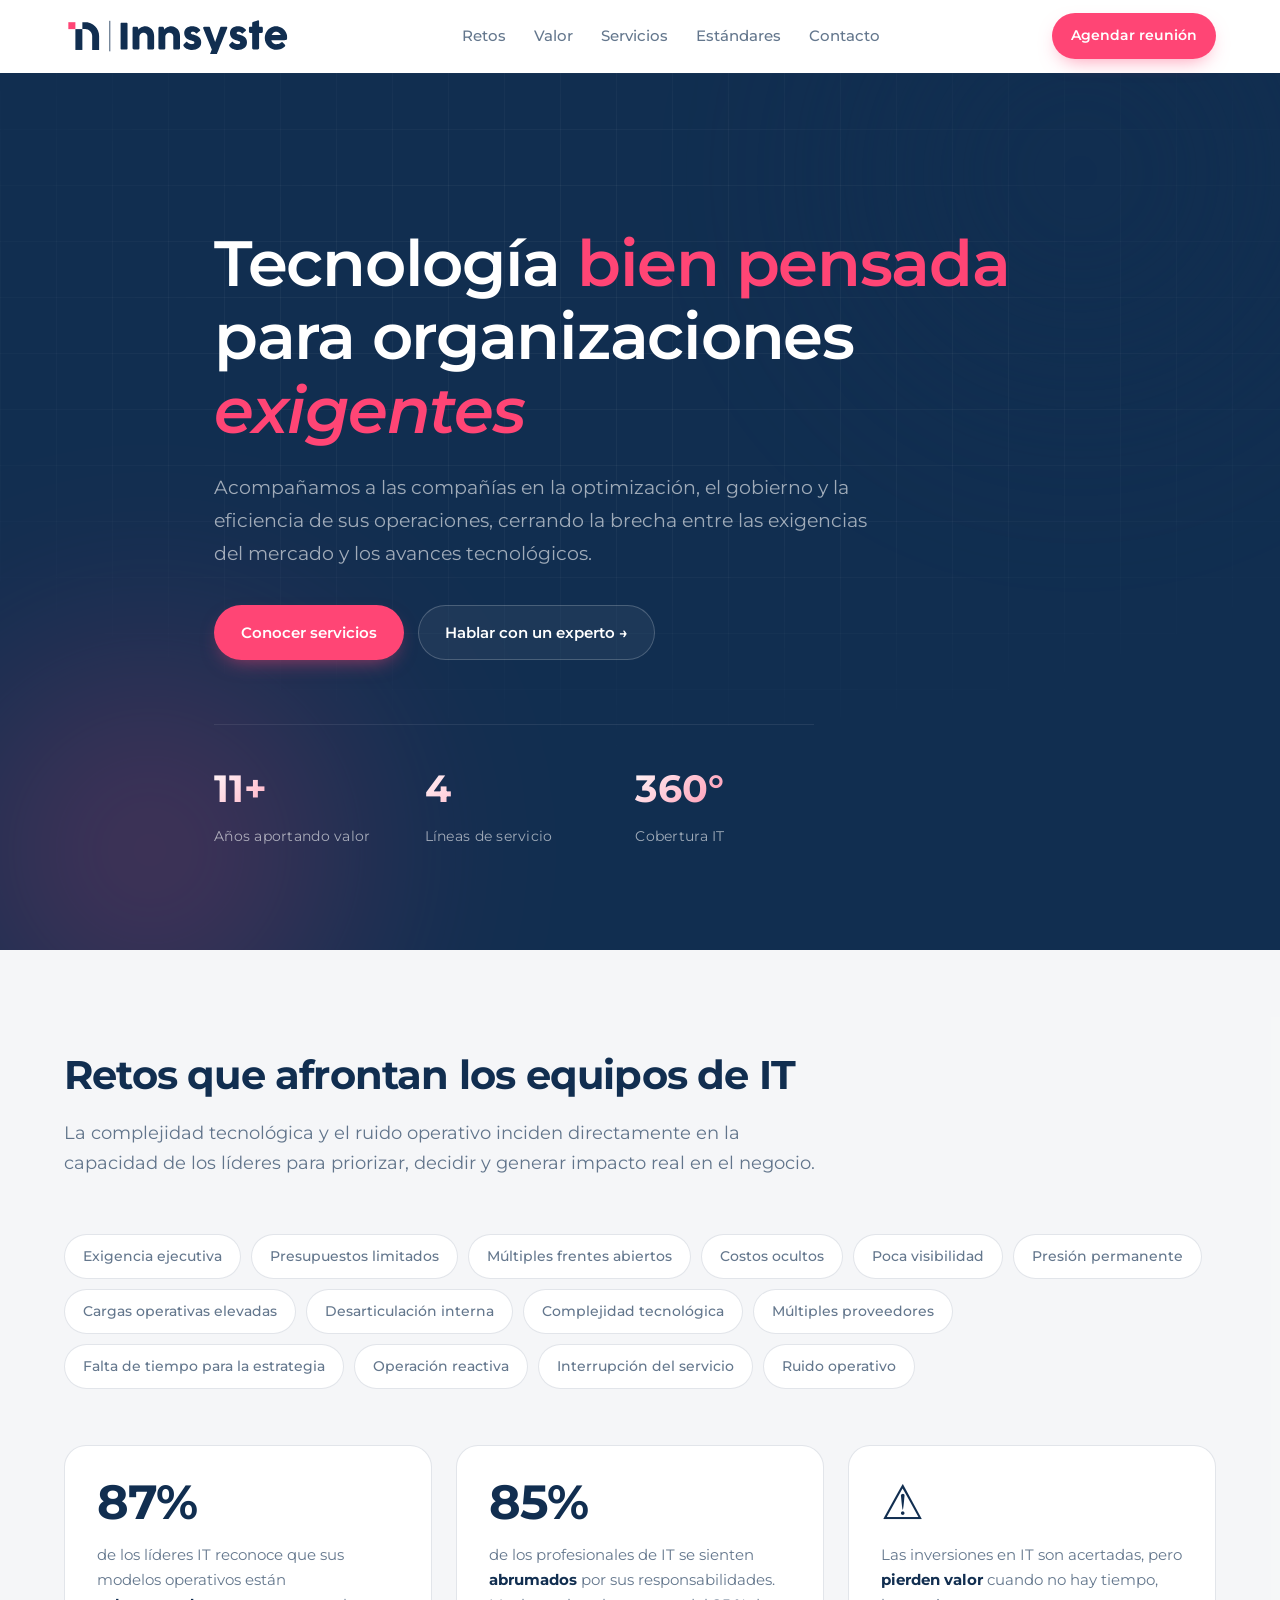
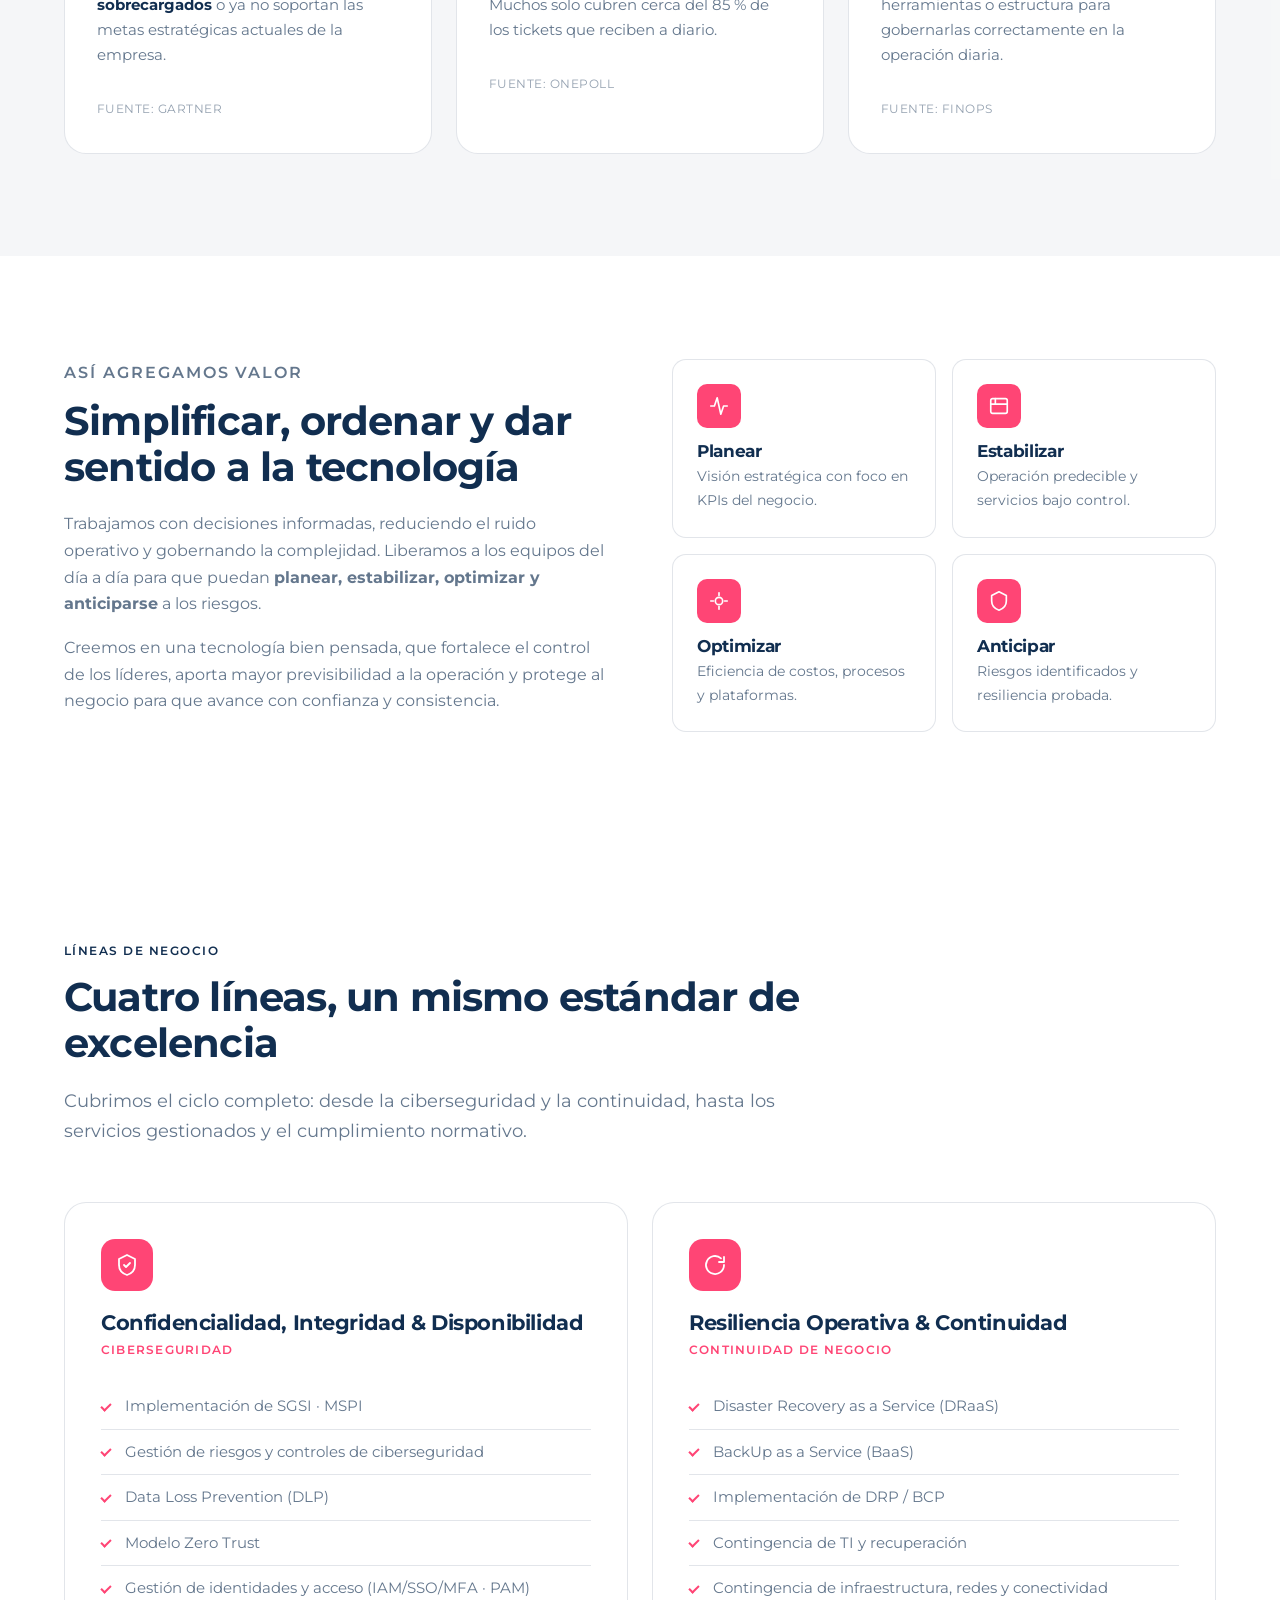
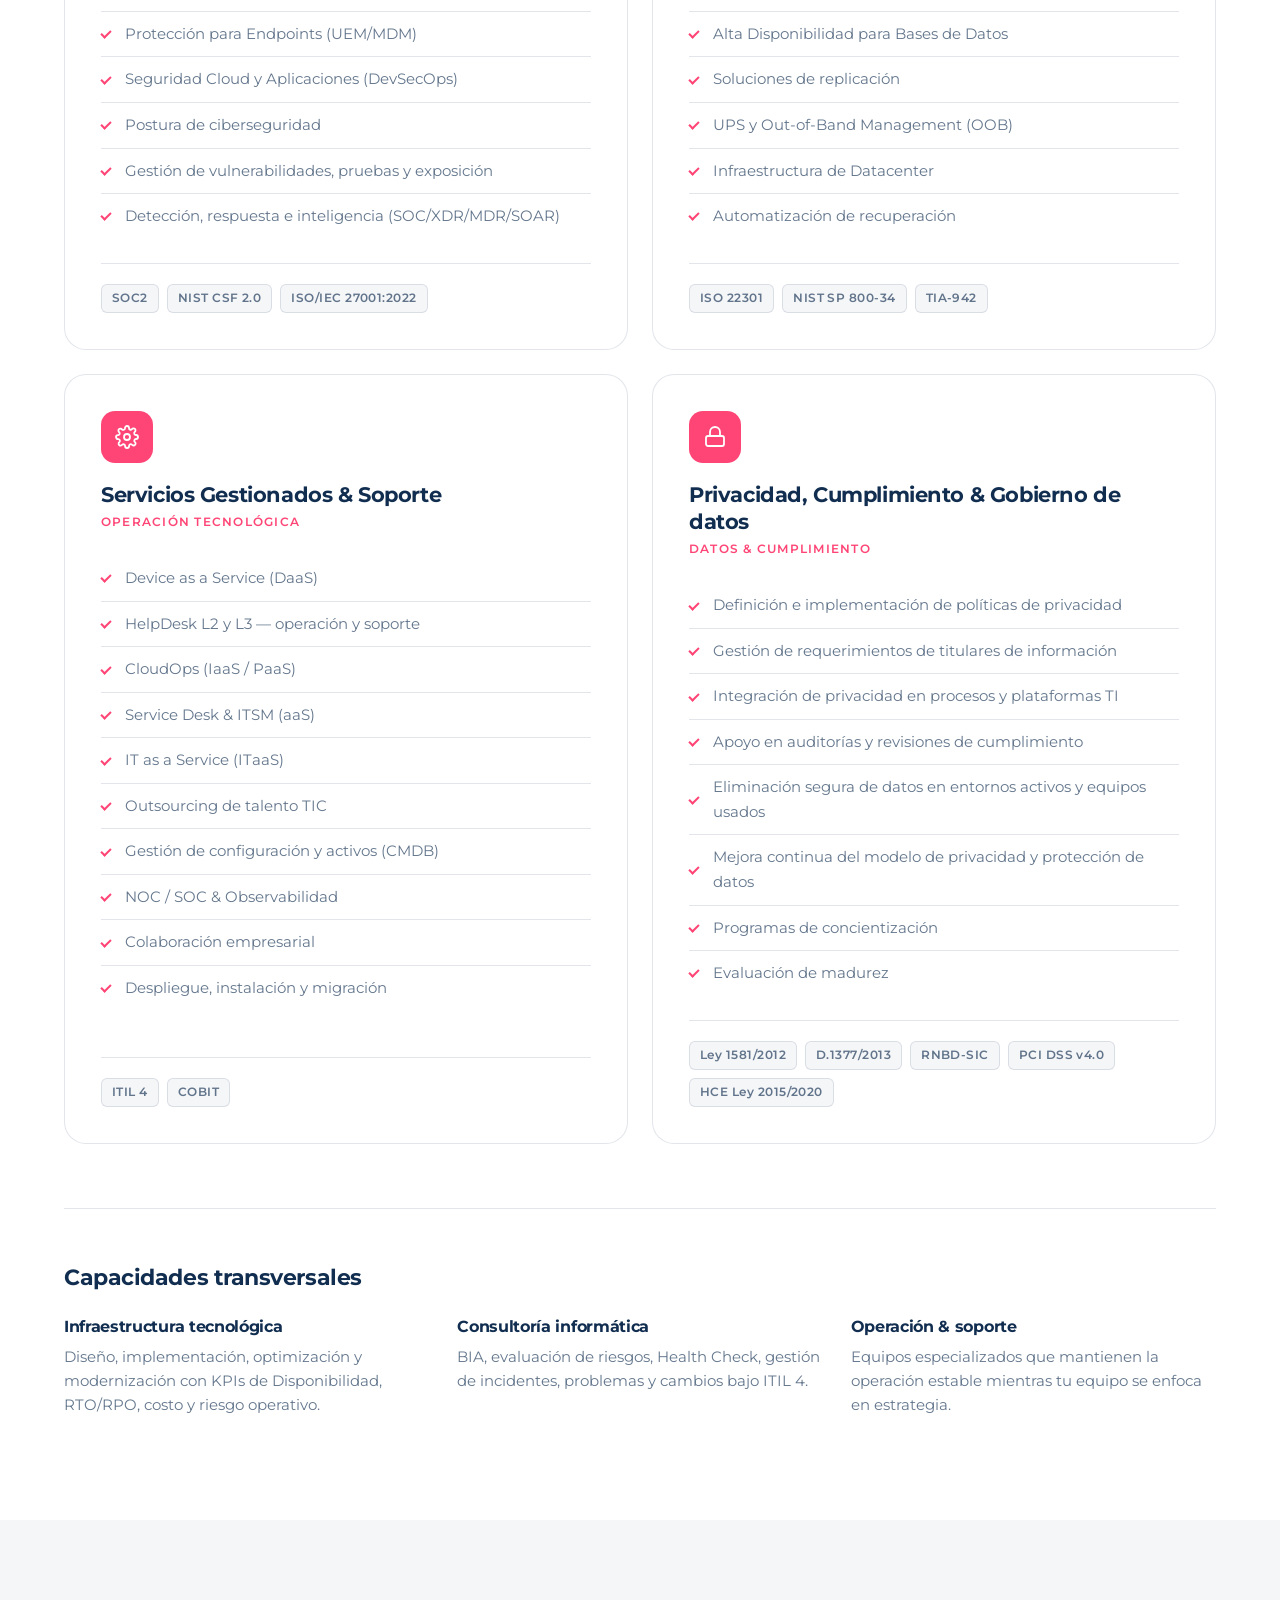
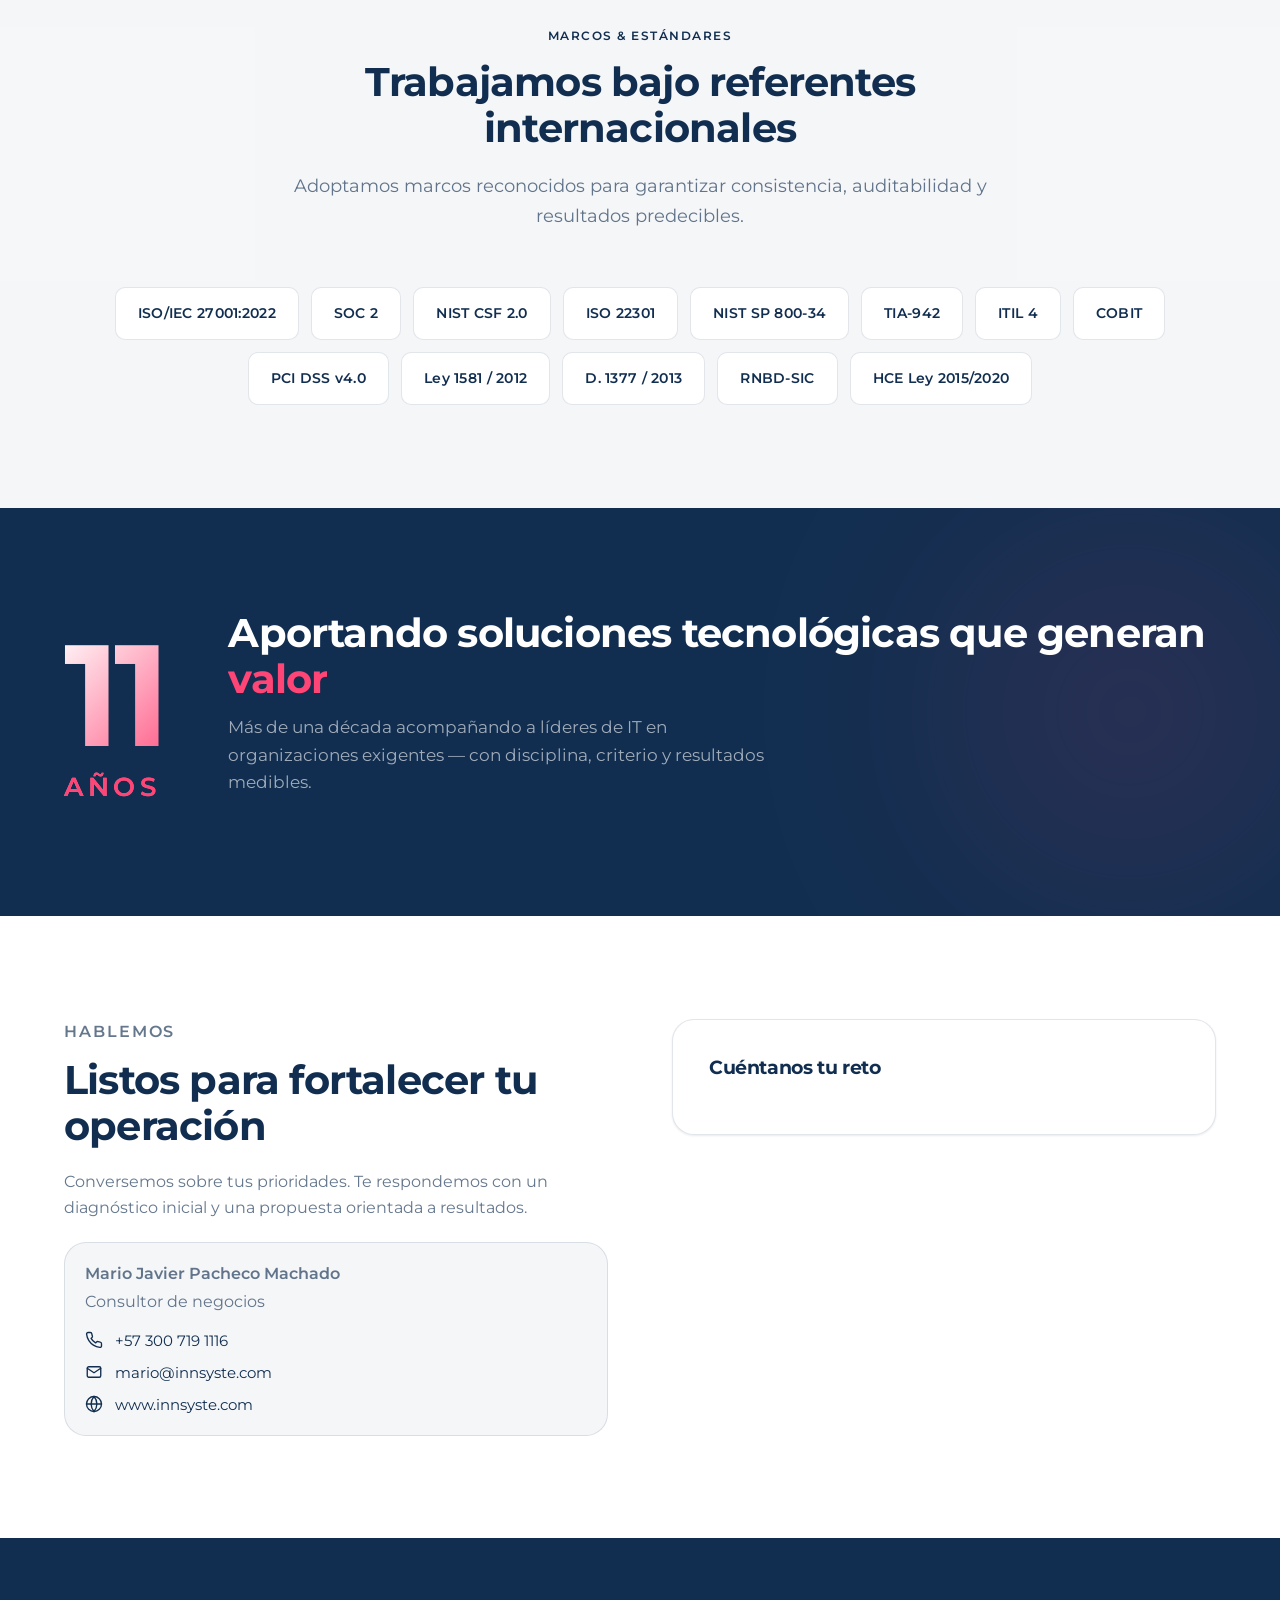
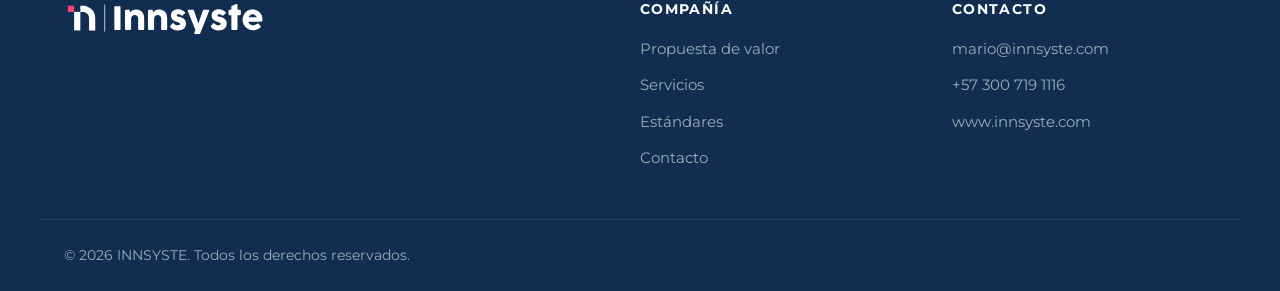
==== commit c38d0629: "fix: quitar menú Productos del nav (Rittal y KAS TeleNet solo por URL directa) Co-Authored-By: Claud" ====
--- a/index.html
+++ b/index.html
@@ -13,6 +13,13 @@
   <link href="https://fonts.googleapis.com/css2?family=Montserrat:wght@400;500;600;700;900&display=swap" rel="stylesheet" />
   <link rel="stylesheet" href="styles.css" />
   <script src="https://js.hsforms.net/forms/embed/7694768.js" defer></script>
+  <script type="text/javascript">
+    (function(c,l,a,r,i,t,y){
+      c[a]=c[a]||function(){(c[a].q=c[a].q||[]).push(arguments)};
+      t=l.createElement(r);t.async=1;t.src="https://www.clarity.ms/tag/"+i;
+      y=l.getElementsByTagName(r)[0];y.parentNode.insertBefore(t,y);
+    })(window, document, "clarity", "script", "wooktj3dts");
+  </script>
 </head>
 <body>
   <a href="#main" class="skip-link">Saltar al contenido</a>
@@ -29,12 +36,6 @@
           <li><a href="#valor">Valor</a></li>
           <li><a href="#servicios">Servicios</a></li>
           <li><a href="#estandares">Estándares</a></li>
-          <li class="nav-has-dropdown">
-            <a href="#" class="nav-dropdown-toggle" aria-haspopup="true" aria-expanded="false">Productos <svg viewBox="0 0 24 24" width="12" height="12" fill="none" stroke="currentColor" stroke-width="2.5" stroke-linecap="round" stroke-linejoin="round" aria-hidden="true"><polyline points="6 9 12 15 18 9"/></svg></a>
-            <ul class="nav-dropdown">
-              <li><a href="rittal.html">Rittal</a></li>
-            </ul>
-          </li>
           <li><a href="#contacto">Contacto</a></li>
         </ul>
       </nav>
